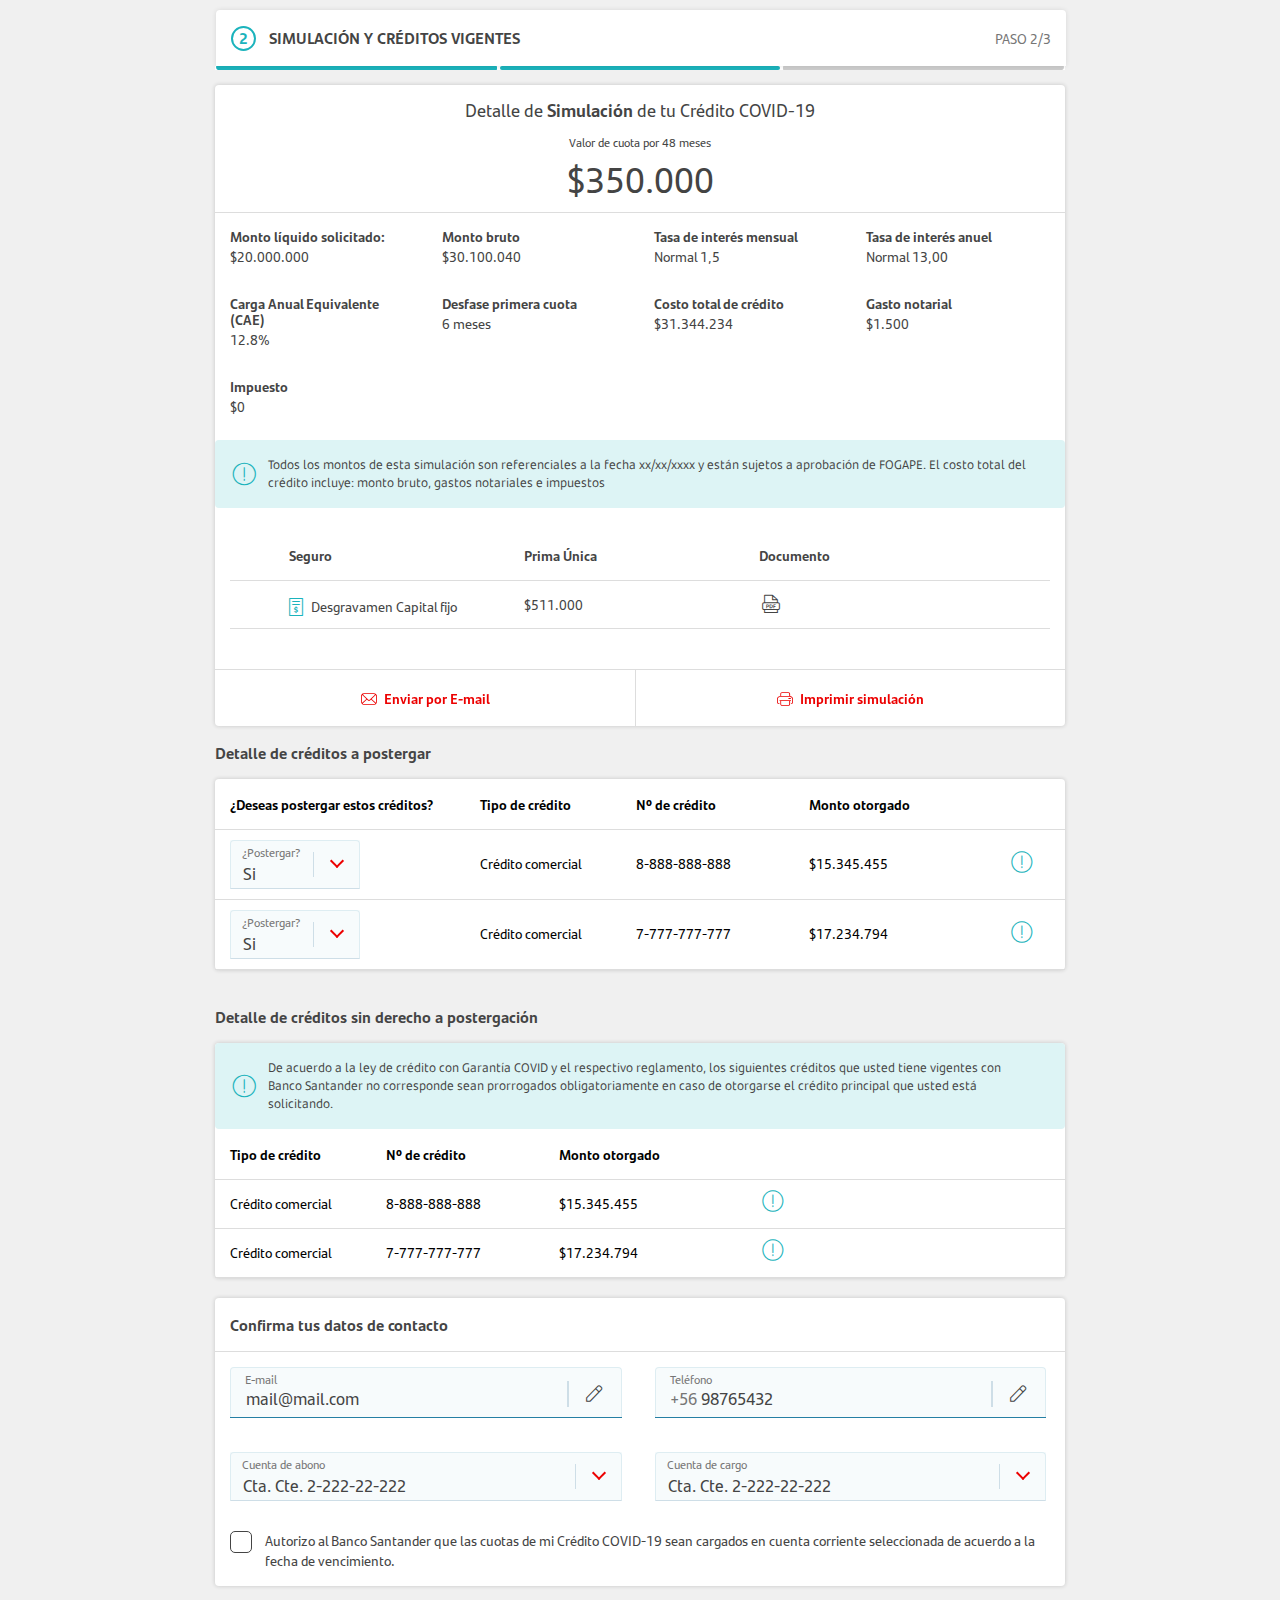
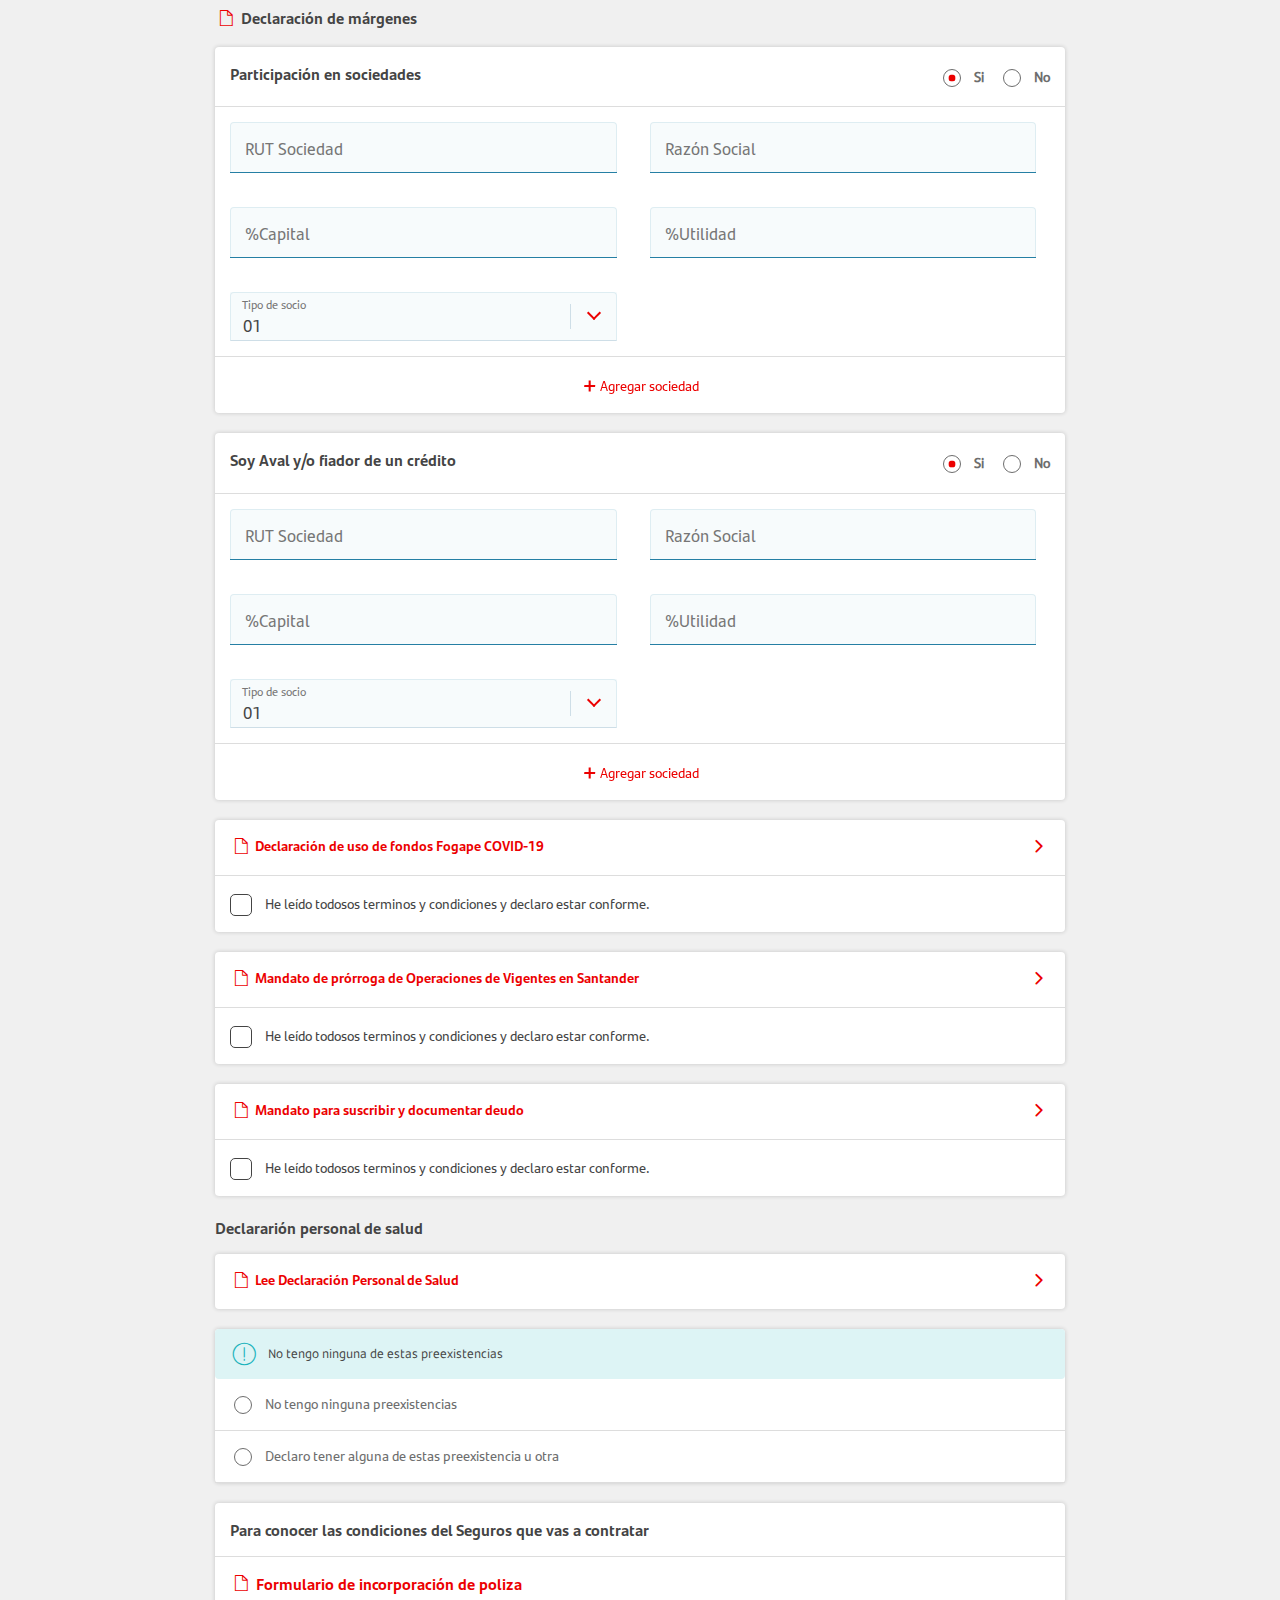
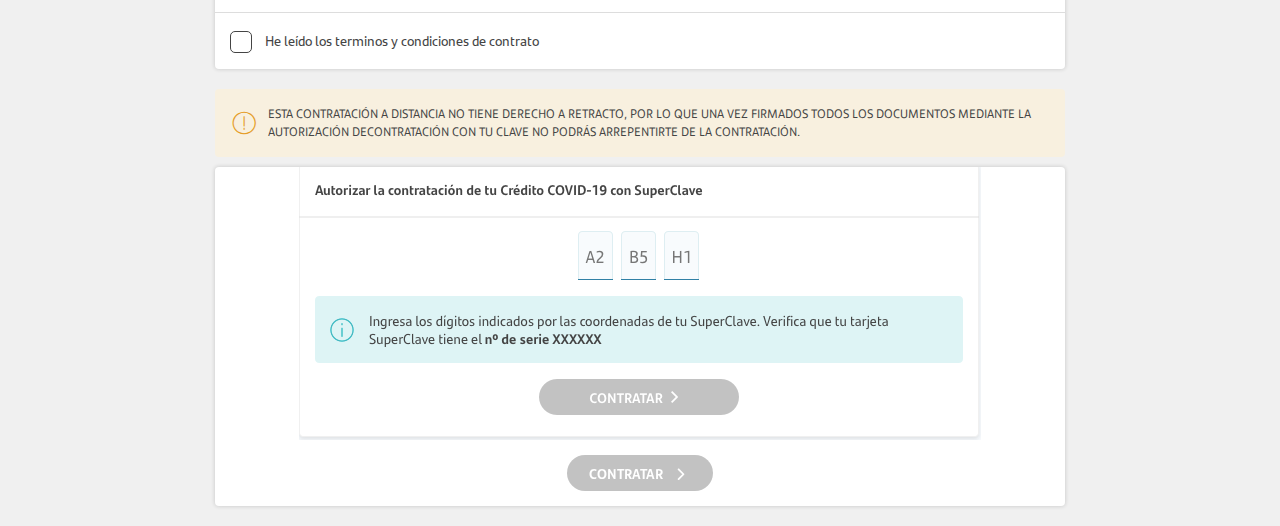
==== simulacion.html @ 8562f64f "add:branch without form" ====
<!DOCTYPE html>
<html lang="es">
<head>
    <meta charset="UTF-8">
    <meta name="viewport" content="width=device-width, initial-scale=1.0">
    <title>Simulacion</title>
    <link rel="stylesheet" href="css/santander-fonts.css">
    <link rel="stylesheet" href="css/simulacion.css">
    <link rel="stylesheet" href="icons/general/css/_icons.css">
</head>
<body class="bg-std-grey">
    <div class="simulacion-fogape">
        <div class="step-box no-print">
            <div class="cont-step">
                <span>2</span>
            </div>
            <div class="text-step">
                <p>Simulación y Créditos Vigentes</p>
            </div>
            <div class="step-mark">
                <span>Paso 2/3</span>
            </div>
        </div>
        <span class="bar-step paso1 paso2 tres-pasos">
            <i></i>
            <i></i>
            <i></i>
        </span>
        <div class="box detalle-fogape">
            <p>Detalle de <strong>Simulación</strong> de tu Crédito COVID-19</p>  
            <span>Valor de cuota por 48 meses</span>  
            <h2>$350.000</h2>
            <div class="separador-linea"></div>
            <ul>
                <li>
                    <div class="titulo-fo">Monto líquido solicitado:</div>
                    <div class="desc-fo">$20.000.000</div>
                </li>
                <li>
                    <div class="titulo-fo">Monto bruto</div>
                    <div class="desc-fo">$30.100.040</div>
                </li>
                <li>
                    <div class="titulo-fo">Tasa de interés mensual</div>
                    <div class="desc-fo">Normal 1,5</div>
                </li>
                <li>
                    <div class="titulo-fo">Tasa de interés anuel</div>
                    <div class="desc-fo">Normal 13,00</div>
                </li>
                <li>
                    <div class="titulo-fo">Carga Anual Equivalente (CAE)</div>
                    <div class="desc-fo">12.8%</div>
                </li>
                <li>
                    <div class="titulo-fo">Desfase primera cuota</div>
                    <div class="desc-fo">6 meses</div>
                </li>
                <li>
                    <div class="titulo-fo">Costo total de crédito</div>
                    <div class="desc-fo">$31.344.234</div>
                </li>
                <li>
                    <div class="titulo-fo">Gasto notarial</div>
                    <div class="desc-fo">$1.500</div>
                </li>
                <li>
                    <div class="titulo-fo">Impuesto</div>
                    <div class="desc-fo">$0</div>
                </li>
            </ul>
            <div class="alert-box box--info">
                <div class="alert-icon">
                    <span class="conte-icon">
                        <span class="srt srt-attention"></span>
                    </span>
                </div>
                <div class="alert-content">
                    <p class="text-alert">
                        Todos los montos de esta simulación son referenciales a la fecha xx/xx/xxxx y están sujetos a aprobación de FOGAPE. El costo total del crédito incluye: monto bruto, gastos notariales e impuestos
                    </p>
                </div>
            </div>
            <div class="modulo-seguro">
                <ul>
                    <li>
                        <div>Seguro</div>
                        <div>Prima Única</div>
                        <div>Documento</div>
                    </li>
                    <!--ciclo seguros -->
                    <li>
                        <div><span class='srt srt-desgravament'></span> Desgravamen Capital fijo</div>
                        <div>$511.000</div>
                        <div><a href="#!"><span class='srt srt-pdf'></span></a></div>
                    </li>
                    <!-- fin ciclos seguro -->
                </ul>
            </div>
            <div class="separador-linea"></div>
            <div class="btn-cont no-print">
                <div>
                    <button href="#modalmail" class="btn-std btn_plano_icono waves-effect waves-grey-2 js-modal"><span class="icon-left-side srt srt-email"></span>Enviar por E-mail</button>
                </div>
                <div>
                    <button id="imprimir-voucher" class="btn-std btn_plano_icono waves-effect waves-grey-2"><span class="icon-left-side srt srt-print"></span>Imprimir simulación</button>
                </div>
            </div>
        </div>
        <div class="second-step ">
            <p>Detalle de créditos a postergar</p>
            <div class="box cred-con-der">
                <ul>
                    <li class="titulos-li">
                        <div class="t1">¿Deseas postergar estos créditos?</div>
                        <div class="t2">Tipo de crédito</div>
                        <div class="t3">Nº de crédito</div>
                        <div class="t4">Monto otorgado</div>
                        <div class="t5"></div>
                    </li>
                    <li>
                        <div class="t1">
                            <div class="select select--style">
                                <div class="select__input">
                                  <select name="name">
                                    <option value="null"></option>
                                    <option value="si" selected="">Si</option>
                                    <option value="no">no</option>
                                  </select>
                                  <label class="label--active">¿Postergar?</label>
                                  <div class="select__line"></div>
                                  <i class="down"></i>
                                </div>
                            <ul><li><a class="active select-value"></a></li><li><a class="select-value">Si</a></li><li><a class="select-value">no</a></li></ul></div>
                        </div>
                        <div class="t2">Crédito comercial</div>
                        <div class="t3">8-888-888-888</div>
                        <div class="t4">$15.345.455</div>
                        <div class="t5"><a class="js-modal" href="#modalinfocred"><span class="srt srt-attention"></span></a></div>
                    </li>
                    <li>
                        <div class="t1">
                            <div class="select select--style">
                                <div class="select__input">
                                  <select name="name">
                                    <option value="null"></option>
                                    <option value="si" selected="">Si</option>
                                    <option value="no">no</option>
                                  </select>
                                  <label class="label--active">¿Postergar?</label>
                                  <div class="select__line"></div>
                                  <i class="down"></i>
                                </div>
                            <ul><li><a class="active select-value"></a></li><li><a class="select-value">Si</a></li><li><a class="select-value">no</a></li></ul></div>
                        </div>
                        <div class="t2">Crédito comercial</div>
                        <div class="t3">7-777-777-777</div>
                        <div class="t4">$17.234.794</div>
                        <div class="t5"><a class="js-modal" href="#modalinfocred"><span class="srt srt-attention"></span></a></div>
                    </li>
                </ul>
            </div>
            <p>Detalle de créditos sin derecho a postergación</p>
            <div class="box cred-con-der">
                <div class="alert-box box--info">
                    <div class="alert-icon">
                        <span class="conte-icon">
                            <span class="srt srt-attention"></span>
                        </span>
                    </div>
                    <div class="alert-content">
                        <p class="text-alert">
                            De acuerdo a la ley de crédito con Garantía COVID y el respectivo reglamento, los siguientes créditos que usted tiene vigentes con Banco Santander no corresponde sean prorrogados obligatoriamente en caso de otorgarse el crédito principal que usted está solicitando.
                        </p>
                    </div>
                </div>
                <ul>
                    <li class="titulos-li">
                        <div class="t2">Tipo de crédito</div>
                        <div class="t3">Nº de crédito</div>
                        <div class="t4">Monto otorgado</div>
                        <div class="t5"></div>
                    </li>
                    <li>
                        <div class="t2">Crédito comercial</div>
                        <div class="t3">8-888-888-888</div>
                        <div class="t4">$15.345.455</div>
                        <div class="t5"><a class="js-modal" href="#modalinfocred"><span class="srt srt-attention"></span></a></div>
                    </li>
                    <li>
                        <div class="t2">Crédito comercial</div>
                        <div class="t3">7-777-777-777</div>
                        <div class="t4">$17.234.794</div>
                        <div class="t5"><a class="js-modal" href="#modalinfocred"><span class="srt srt-attention"></span></a></div>
                    </li>
                </ul>
            </div>
        </div>
        <div class="box confirma-datos ">
            <p>Confirma tus datos de contacto</p>
            <div class="separador-linea"></div>
            <div class="input-sim">
                <div class="display-input">
                    <div class="input-std">
                        <input id="email-end" value="mail@mail.com" class="email input-wicon" type="text" required autocomplete="off">
                        <label>E-mail</label>
                        <span class="linea-input"></span>
                        <span class="msj-input-error">Ingrese un e-mail válido.</span>
                        <span class='srt srt-edit'></span>
                    </div>
                </div>
                <div class="display-input">
                    <div class="input-std">
                        <input id="telefono-end" value="98765432" class="input-wicon soloNumeros telefono" type="text" required maxlength="9" autocomplete="off">
                        <label>Teléfono</label>
                        <span class="linea-input"></span>
                        <span class="codz">+56</span>
                        <span class="msj-input-error">Ingrese un teléfono válido.</span>
                        <span class='srt srt-edit'></span>
                    </div>
                </div>
                <div class="display-input select-fo">
                    <div class="select select--style">
                        <div class="select__input">
                          <select name="name">
                            <option value="null"></option>
                            <option value="01" selected>Cta. Cte. 2-222-22-222</option>
                            <option value="02">Cta. Cte. 3-333-33-333</option>
                            <option value="03">Cta. Cte. 4-444-44-444</option>
                          </select>
                          <label class="label--active">Cuenta de abono</label>
                          <div class="select__line"></div>
                          <i class="down"></i>
                        </div>
                      </div>
                </div>
                <div class="display-input select-fo">
                    <div class="select select--style">
                        <div class="select__input">
                          <select name="name">
                            <option value="null"></option>
                            <option value="01" selected>Cta. Cte. 2-222-22-222</option>
                            <option value="02">Cta. Cte. 3-333-33-333</option>
                            <option value="03">Cta. Cte. 4-444-44-444</option>
                          </select>
                          <label class="label--active">Cuenta de cargo</label>
                          <div class="select__line"></div>
                          <i class="down"></i>
                        </div>
                      </div>
                </div>
            </div>
            <p class="cb-st">
                <label>
                    <input id="autorizoBanco" type="checkbox" class="check-std">
                    <span>Autorizo al Banco Santander que las cuotas de mi Crédito COVID-19 sean cargados en cuenta corriente seleccionada de acuerdo a la fecha de vencimiento.</span>
                </label>
            </p>
        </div>
        <div class="declaracion-margenes ">
            <p><span class='srt srt-file'></span> Declaración de márgenes</p>
            <div class="box participacion-soc">
                <div class="header-part">
                    <p>Participación en sociedades</p>
                    <p class="radio-std">
                        <label>
                            <input type="radio" name="sociedades" value="no">
                            <span>No</span>
                        </label>
                    </p>
                    <p class="radio-std">
                        <label>
                            <input type="radio" name="sociedades" checked value="si">
                            <span>Si</span>
                        </label>
                    </p>
                </div>
                <div class="separador-linea"></div>
                <div class="formulario-replica active">
                    <div class="input-rep">
                        <div class="input-std">
                            <input class="soloLetras rut-sociedad" type="text" required autocomplete="off">
                            <label>RUT Sociedad</label>
                            <span class="linea-input"></span>
                        </div>
                    </div>
                    <div class="input-rep">
                        <div class="input-std">
                            <input class="soloLetras razon-social" type="text" required autocomplete="off">
                            <label>Razón Social</label>
                            <span class="linea-input"></span>
                        </div>
                    </div>
                    <div class="input-rep">
                        <div class="input-std">
                            <input class="soloLetras capital" type="text" required autocomplete="off">
                            <label>%Capital</label>
                            <span class="linea-input"></span>
                        </div>
                    </div>
                    <div class="input-rep">
                        <div class="input-std">
                            <input class="soloLetras utilidad" type="text" required autocomplete="off">
                            <label>%Utilidad</label>
                            <span class="linea-input"></span>
                        </div>
                    </div>
                    <div class="input-rep">
                        <div class="select select--style">
                            <div class="select__input">
                                <select name="name">
                                    <option value="null"></option>
                                    <option value="01" selected>01</option>
                                    <option value="02">02</option>
                                    <option value="03">03</option>
                                    <option value="04">04</option>
                                    <option value="05">05</option>
                                    <option value="06">06</option>
                                </select>
                                <label class="label--active">Tipo de socio</label>
                                <div class="select__line"></div>
                                <i class="down"></i>
                            </div>
                          </div>
                    </div>
                </div>
                <div class="ghost-form-one">
                    <div class="formulario-replica hidden-block" form-code="1">
                        <div class="erase-form del-soc"><a href="#!"><span class='srt srt-trash'></span> Eliminar</a></div>
                        <div class="input-rep">
                            <div class="input-std">
                                <input class="soloLetras rut-sociedad" type="text" required autocomplete="off">
                                <label>RUT Sociedad</label>
                                <span class="linea-input"></span>
                            </div>
                        </div>
                        <div class="input-rep">
                            <div class="input-std">
                                <input class="soloLetras razon-social" type="text" required autocomplete="off">
                                <label>Razón Social</label>
                                <span class="linea-input"></span>
                            </div>
                        </div>
                        <div class="input-rep">
                            <div class="input-std">
                                <input class="soloLetras capital" type="text" required autocomplete="off">
                                <label>%Capital</label>
                                <span class="linea-input"></span>
                            </div>
                        </div>
                        <div class="input-rep">
                            <div class="input-std">
                                <input class="soloLetras utilidad" type="text" required autocomplete="off">
                                <label>%Utilidad</label>
                                <span class="linea-input"></span>
                            </div>
                        </div>
                        <div class="input-rep">
                            <div class="select select--style">
                                <div class="select__input">
                                    <select name="name">
                                        <option value="null"></option>
                                        <option value="01" selected>01</option>
                                        <option value="02">02</option>
                                        <option value="03">03</option>
                                        <option value="04">04</option>
                                        <option value="05">05</option>
                                        <option value="06">06</option>
                                    </select>
                                    <label class="label--active">Tipo de socio</label>
                                    <div class="select__line"></div>
                                    <i class="down"></i>
                                </div>
                              </div>
                        </div>
                    </div>
                    <div class="formulario-replica hidden-block" boolean-form="" form-code="2">
                        <div class="erase-form del-soc"><a href="#!"><span class='srt srt-trash'></span> Eliminar</a></div>
                        <div class="input-rep">
                            <div class="input-std">
                                <input class="soloLetras rut-sociedad" type="text" required autocomplete="off">
                                <label>RUT Sociedad</label>
                                <span class="linea-input"></span>
                            </div>
                        </div>
                        <div class="input-rep">
                            <div class="input-std">
                                <input class="soloLetras razon-social" type="text" required autocomplete="off">
                                <label>Razón Social</label>
                                <span class="linea-input"></span>
                            </div>
                        </div>
                        <div class="input-rep">
                            <div class="input-std">
                                <input class="soloLetras capital" type="text" required autocomplete="off">
                                <label>%Capital</label>
                                <span class="linea-input"></span>
                            </div>
                        </div>
                        <div class="input-rep">
                            <div class="input-std">
                                <input class="soloLetras utilidad" type="text" required autocomplete="off">
                                <label>%Utilidad</label>
                                <span class="linea-input"></span>
                            </div>
                        </div>
                        <div class="input-rep">
                            <div class="select select--style">
                                <div class="select__input">
                                    <select name="name">
                                        <option value="null"></option>
                                        <option value="01" selected>01</option>
                                        <option value="02">02</option>
                                        <option value="03">03</option>
                                        <option value="04">04</option>
                                        <option value="05">05</option>
                                        <option value="06">06</option>
                                    </select>
                                    <label class="label--active">Tipo de socio</label>
                                    <div class="select__line"></div>
                                    <i class="down"></i>
                                </div>
                              </div>
                        </div>
                    </div>
                    <div class="formulario-replica hidden-block" boolean-form="" form-code="3">
                        <div class="erase-form del-soc"><a href="#!"><span class='srt srt-trash'></span> Eliminar</a></div>
                        <div class="input-rep">
                            <div class="input-std">
                                <input class="soloLetras rut-sociedad" type="text" required autocomplete="off">
                                <label>RUT Sociedad</label>
                                <span class="linea-input"></span>
                            </div>
                        </div>
                        <div class="input-rep">
                            <div class="input-std">
                                <input class="soloLetras razon-social" type="text" required autocomplete="off">
                                <label>Razón Social</label>
                                <span class="linea-input"></span>
                            </div>
                        </div>
                        <div class="input-rep">
                            <div class="input-std">
                                <input class="soloLetras capital" type="text" required autocomplete="off">
                                <label>%Capital</label>
                                <span class="linea-input"></span>
                            </div>
                        </div>
                        <div class="input-rep">
                            <div class="input-std">
                                <input class="soloLetras utilidad" type="text" required autocomplete="off">
                                <label>%Utilidad</label>
                                <span class="linea-input"></span>
                            </div>
                        </div>
                        <div class="input-rep">
                            <div class="select select--style">
                                <div class="select__input">
                                    <select name="name">
                                        <option value="null"></option>
                                        <option value="01" selected>01</option>
                                        <option value="02">02</option>
                                        <option value="03">03</option>
                                        <option value="04">04</option>
                                        <option value="05">05</option>
                                        <option value="06">06</option>
                                    </select>
                                    <label class="label--active">Tipo de socio</label>
                                    <div class="select__line"></div>
                                    <i class="down"></i>
                                </div>
                              </div>
                        </div>
                    </div>
                    <div class="formulario-replica hidden-block" boolean-form="" form-code="4">
                        <div class="erase-form del-soc"><a href="#!"><span class='srt srt-trash'></span> Eliminar</a></div>
                        <div class="input-rep">
                            <div class="input-std">
                                <input class="soloLetras rut-sociedad" type="text" required autocomplete="off">
                                <label>RUT Sociedad</label>
                                <span class="linea-input"></span>
                            </div>
                        </div>
                        <div class="input-rep">
                            <div class="input-std">
                                <input class="soloLetras razon-social" type="text" required autocomplete="off">
                                <label>Razón Social</label>
                                <span class="linea-input"></span>
                            </div>
                        </div>
                        <div class="input-rep">
                            <div class="input-std">
                                <input class="soloLetras capital" type="text" required autocomplete="off">
                                <label>%Capital</label>
                                <span class="linea-input"></span>
                            </div>
                        </div>
                        <div class="input-rep">
                            <div class="input-std">
                                <input class="soloLetras utilidad" type="text" required autocomplete="off">
                                <label>%Utilidad</label>
                                <span class="linea-input"></span>
                            </div>
                        </div>
                        <div class="input-rep">
                            <div class="select select--style">
                                <div class="select__input">
                                    <select name="name">
                                        <option value="null"></option>
                                        <option value="01" selected>01</option>
                                        <option value="02">02</option>
                                        <option value="03">03</option>
                                        <option value="04">04</option>
                                        <option value="05">05</option>
                                        <option value="06">06</option>
                                    </select>
                                    <label class="label--active">Tipo de socio</label>
                                    <div class="select__line"></div>
                                    <i class="down"></i>
                                </div>
                              </div>
                        </div>
                    </div>
                    <div class="formulario-replica hidden-block" boolean-form="" form-code="5">
                        <div class="erase-form del-soc"><a href="#!"><span class='srt srt-trash'></span> Eliminar</a></div>
                        <div class="input-rep">
                            <div class="input-std">
                                <input class="soloLetras rut-sociedad" type="text" required autocomplete="off">
                                <label>RUT Sociedad</label>
                                <span class="linea-input"></span>
                            </div>
                        </div>
                        <div class="input-rep">
                            <div class="input-std">
                                <input class="soloLetras razon-social" type="text" required autocomplete="off">
                                <label>Razón Social</label>
                                <span class="linea-input"></span>
                            </div>
                        </div>
                        <div class="input-rep">
                            <div class="input-std">
                                <input class="soloLetras capital" type="text" required autocomplete="off">
                                <label>%Capital</label>
                                <span class="linea-input"></span>
                            </div>
                        </div>
                        <div class="input-rep">
                            <div class="input-std">
                                <input class="soloLetras utilidad" type="text" required autocomplete="off">
                                <label>%Utilidad</label>
                                <span class="linea-input"></span>
                            </div>
                        </div>
                        <div class="input-rep">
                            <div class="select select--style">
                                <div class="select__input">
                                    <select name="name">
                                        <option value="null"></option>
                                        <option value="01" selected>01</option>
                                        <option value="02">02</option>
                                        <option value="03">03</option>
                                        <option value="04">04</option>
                                        <option value="05">05</option>
                                        <option value="06">06</option>
                                    </select>
                                    <label class="label--active">Tipo de socio</label>
                                    <div class="select__line"></div>
                                    <i class="down"></i>
                                </div>
                              </div>
                        </div>
                    </div>
                </div>
                <div class="btn-agregar">
                    <button id="agregarSociedad" class="btn-std btn_plano_icono waves-effect waves-grey-2"><span>+</span>  Agregar sociedad</button>
                </div>
            </div>
            <div class="box soy-aval-fiador">
                <div class="header-part">
                    <p>Soy Aval y/o fiador de un crédito</p>
                    <p class="radio-std">
                        <label>
                            <input type="radio" name="avalfiador" value="no">
                            <span>No</span>
                        </label>
                    </p>
                    <p class="radio-std">
                        <label>
                            <input type="radio" name="avalfiador" checked value="si">
                            <span>Si</span>
                        </label>
                    </p>
                </div>
                <div class="separador-linea"></div>
                <div class="formulario-replica active">
                    <div class="input-rep">
                        <div class="input-std">
                            <input class="soloLetras rut-sociedad" type="text" required autocomplete="off">
                            <label>RUT Sociedad</label>
                            <span class="linea-input"></span>
                        </div>
                    </div>
                    <div class="input-rep">
                        <div class="input-std">
                            <input class="soloLetras razon-social" type="text" required autocomplete="off">
                            <label>Razón Social</label>
                            <span class="linea-input"></span>
                        </div>
                    </div>
                    <div class="input-rep">
                        <div class="input-std">
                            <input class="soloLetras capital" type="text" required autocomplete="off">
                            <label>%Capital</label>
                            <span class="linea-input"></span>
                        </div>
                    </div>
                    <div class="input-rep">
                        <div class="input-std">
                            <input class="soloLetras utilidad" type="text" required autocomplete="off">
                            <label>%Utilidad</label>
                            <span class="linea-input"></span>
                        </div>
                    </div>
                    <div class="input-rep">
                        <div class="select select--style">
                            <div class="select__input">
                                <select name="name">
                                    <option value="null"></option>
                                    <option value="01" selected>01</option>
                                    <option value="02">02</option>
                                    <option value="03">03</option>
                                    <option value="04">04</option>
                                    <option value="05">05</option>
                                    <option value="06">06</option>
                                </select>
                                <label class="label--active">Tipo de socio</label>
                                <div class="select__line"></div>
                                <i class="down"></i>
                            </div>
                          </div>
                    </div>
                </div>
                <div class="ghost-form-two">
                    <div class="formulario-replica hidden-block" form-code="1">
                        <div class="erase-form"><a href="#!"><span class='srt srt-trash'></span> Eliminar</a></div>
                        <div class="input-rep">
                            <div class="input-std">
                                <input class="soloLetras rut-sociedad" type="text" required autocomplete="off">
                                <label>RUT Sociedad</label>
                                <span class="linea-input"></span>
                            </div>
                        </div>
                        <div class="input-rep">
                            <div class="input-std">
                                <input class="soloLetras razon-social" type="text" required autocomplete="off">
                                <label>Razón Social</label>
                                <span class="linea-input"></span>
                            </div>
                        </div>
                        <div class="input-rep">
                            <div class="input-std">
                                <input class="soloLetras capital" type="text" required autocomplete="off">
                                <label>%Capital</label>
                                <span class="linea-input"></span>
                            </div>
                        </div>
                        <div class="input-rep">
                            <div class="input-std">
                                <input class="soloLetras utilidad" type="text" required autocomplete="off">
                                <label>%Utilidad</label>
                                <span class="linea-input"></span>
                            </div>
                        </div>
                        <div class="input-rep">
                            <div class="select select--style">
                                <div class="select__input">
                                    <select name="name">
                                        <option value="null"></option>
                                        <option value="01" selected>01</option>
                                        <option value="02">02</option>
                                        <option value="03">03</option>
                                        <option value="04">04</option>
                                        <option value="05">05</option>
                                        <option value="06">06</option>
                                    </select>
                                    <label class="label--active">Tipo de socio</label>
                                    <div class="select__line"></div>
                                    <i class="down"></i>
                                </div>
                              </div>
                        </div>
                    </div>
                    <div class="formulario-replica hidden-block" boolean-form="" form-code="2">
                        <div class="erase-form"><a href="#!"><span class='srt srt-trash'></span> Eliminar</a></div>
                        <div class="input-rep">
                            <div class="input-std">
                                <input class="soloLetras rut-sociedad" type="text" required autocomplete="off">
                                <label>RUT Sociedad</label>
                                <span class="linea-input"></span>
                            </div>
                        </div>
                        <div class="input-rep">
                            <div class="input-std">
                                <input class="soloLetras razon-social" type="text" required autocomplete="off">
                                <label>Razón Social</label>
                                <span class="linea-input"></span>
                            </div>
                        </div>
                        <div class="input-rep">
                            <div class="input-std">
                                <input class="soloLetras capital" type="text" required autocomplete="off">
                                <label>%Capital</label>
                                <span class="linea-input"></span>
                            </div>
                        </div>
                        <div class="input-rep">
                            <div class="input-std">
                                <input class="soloLetras utilidad" type="text" required autocomplete="off">
                                <label>%Utilidad</label>
                                <span class="linea-input"></span>
                            </div>
                        </div>
                        <div class="input-rep">
                            <div class="select select--style">
                                <div class="select__input">
                                    <select name="name">
                                        <option value="null"></option>
                                        <option value="01" selected>01</option>
                                        <option value="02">02</option>
                                        <option value="03">03</option>
                                        <option value="04">04</option>
                                        <option value="05">05</option>
                                        <option value="06">06</option>
                                    </select>
                                    <label class="label--active">Tipo de socio</label>
                                    <div class="select__line"></div>
                                    <i class="down"></i>
                                </div>
                              </div>
                        </div>
                    </div>
                    <div class="formulario-replica hidden-block" boolean-form="" form-code="3">
                        <div class="erase-form"><a href="#!"><span class='srt srt-trash'></span> Eliminar</a></div>
                        <div class="input-rep">
                            <div class="input-std">
                                <input class="soloLetras rut-sociedad" type="text" required autocomplete="off">
                                <label>RUT Sociedad</label>
                                <span class="linea-input"></span>
                            </div>
                        </div>
                        <div class="input-rep">
                            <div class="input-std">
                                <input class="soloLetras razon-social" type="text" required autocomplete="off">
                                <label>Razón Social</label>
                                <span class="linea-input"></span>
                            </div>
                        </div>
                        <div class="input-rep">
                            <div class="input-std">
                                <input class="soloLetras capital" type="text" required autocomplete="off">
                                <label>%Capital</label>
                                <span class="linea-input"></span>
                            </div>
                        </div>
                        <div class="input-rep">
                            <div class="input-std">
                                <input class="soloLetras utilidad" type="text" required autocomplete="off">
                                <label>%Utilidad</label>
                                <span class="linea-input"></span>
                            </div>
                        </div>
                        <div class="input-rep">
                            <div class="select select--style">
                                <div class="select__input">
                                    <select name="name">
                                        <option value="null"></option>
                                        <option value="01" selected>01</option>
                                        <option value="02">02</option>
                                        <option value="03">03</option>
                                        <option value="04">04</option>
                                        <option value="05">05</option>
                                        <option value="06">06</option>
                                    </select>
                                    <label class="label--active">Tipo de socio</label>
                                    <div class="select__line"></div>
                                    <i class="down"></i>
                                </div>
                              </div>
                        </div>
                    </div>
                    <div class="formulario-replica hidden-block" boolean-form="" form-code="4">
                        <div class="erase-form"><a href="#!"><span class='srt srt-trash'></span> Eliminar</a></div>
                        <div class="input-rep">
                            <div class="input-std">
                                <input class="soloLetras rut-sociedad" type="text" required autocomplete="off">
                                <label>RUT Sociedad</label>
                                <span class="linea-input"></span>
                            </div>
                        </div>
                        <div class="input-rep">
                            <div class="input-std">
                                <input class="soloLetras razon-social" type="text" required autocomplete="off">
                                <label>Razón Social</label>
                                <span class="linea-input"></span>
                            </div>
                        </div>
                        <div class="input-rep">
                            <div class="input-std">
                                <input class="soloLetras capital" type="text" required autocomplete="off">
                                <label>%Capital</label>
                                <span class="linea-input"></span>
                            </div>
                        </div>
                        <div class="input-rep">
                            <div class="input-std">
                                <input class="soloLetras utilidad" type="text" required autocomplete="off">
                                <label>%Utilidad</label>
                                <span class="linea-input"></span>
                            </div>
                        </div>
                        <div class="input-rep">
                            <div class="select select--style">
                                <div class="select__input">
                                    <select name="name">
                                        <option value="null"></option>
                                        <option value="01" selected>01</option>
                                        <option value="02">02</option>
                                        <option value="03">03</option>
                                        <option value="04">04</option>
                                        <option value="05">05</option>
                                        <option value="06">06</option>
                                    </select>
                                    <label class="label--active">Tipo de socio</label>
                                    <div class="select__line"></div>
                                    <i class="down"></i>
                                </div>
                              </div>
                        </div>
                    </div>
                    <div class="formulario-replica hidden-block" boolean-form="" form-code="5">
                        <div class="erase-form"><a href="#!"><span class='srt srt-trash'></span> Eliminar</a></div>
                        <div class="input-rep">
                            <div class="input-std">
                                <input class="soloLetras rut-sociedad" type="text" required autocomplete="off">
                                <label>RUT Sociedad</label>
                                <span class="linea-input"></span>
                            </div>
                        </div>
                        <div class="input-rep">
                            <div class="input-std">
                                <input class="soloLetras razon-social" type="text" required autocomplete="off">
                                <label>Razón Social</label>
                                <span class="linea-input"></span>
                            </div>
                        </div>
                        <div class="input-rep">
                            <div class="input-std">
                                <input class="soloLetras capital" type="text" required autocomplete="off">
                                <label>%Capital</label>
                                <span class="linea-input"></span>
                            </div>
                        </div>
                        <div class="input-rep">
                            <div class="input-std">
                                <input class="soloLetras utilidad" type="text" required autocomplete="off">
                                <label>%Utilidad</label>
                                <span class="linea-input"></span>
                            </div>
                        </div>
                        <div class="input-rep">
                            <div class="select select--style">
                                <div class="select__input">
                                    <select name="name">
                                        <option value="null"></option>
                                        <option value="01">01</option>
                                        <option value="02">02</option>
                                        <option value="03">03</option>
                                        <option value="04">04</option>
                                        <option value="05">05</option>
                                        <option value="06">06</option>
                                    </select>
                                    <label class="label--active">Tipo de socio</label>
                                    <div class="select__line"></div>
                                    <i class="down"></i>
                                </div>
                              </div>
                        </div>
                    </div>
                </div>
                <div class="btn-agregar">
                    <button id="agregarSociedad2" class="btn-std btn_plano_icono waves-effect waves-grey-2"><span>+</span>  Agregar sociedad</button>
                </div>
            </div>
        </div>
        <div class="box red-box declaracion-covid no-print">
            <a href="">
                <p><span class="srt srt-file"></span> Declaración de uso de fondos Fogape COVID-19 <span class='srt srt-arrow-right'></span></p>
            </a>
            <div class="separador-linea"></div>
            <p class="cb-st">
                <label>
                    <input id="decCovid" type="checkbox" class="check-std">
                    <span>He leído todosos terminos y condiciones y declaro estar conforme.</span>
                </label>
            </p>
        </div>
        <div class="box red-box mandato-prorroga no-print">
            <a href="">
                <p><span class="srt srt-file"></span> Mandato de prórroga de Operaciones de Vigentes en Santander <span class='srt srt-arrow-right'></span></p>
            </a>
            <div class="separador-linea"></div>
            <p class="cb-st">
                <label>
                    <input id="manProrr" type="checkbox" class="check-std">
                    <span>He leído todosos terminos y condiciones y declaro estar conforme.</span>
                </label>
            </p>
        </div>
        <div class="box red-box mandato-suscribir no-print">
            <a href="">
                <p><span class="srt srt-file"></span> Mandato para suscribir y documentar deudo <span class='srt srt-arrow-right'></span></p>
            </a>
            <div class="separador-linea"></div>
            <p class="cb-st">
                <label>
                    <input id="mandSusc" type="checkbox" class="check-std">
                    <span>He leído todosos terminos y condiciones y declaro estar conforme.</span>
                </label>
            </p>
        </div>
        <div class="declaracion-salud">
            <p>Declararión personal de salud</p>
            <div class="box red-box mandato-suscribir no-print">
                <a href="#modaldeclaracion" class="js-modal">
                    <p><span class="srt srt-file"></span> Lee Declaración Personal de Salud <span class='srt srt-arrow-right'></span></p>
                </a>
            </div>
        </div>
        <div class="box preexistencias">
            <div class="alert-box box--info">
                <div class="alert-icon">
                    <span class="conte-icon">
                        <span class="srt srt-attention"></span>
                    </span>
                </div>
                <div class="alert-content">
                    <p class="text-alert">
                        No tengo ninguna de estas preexistencias
                    </p>
                </div>
            </div>
            <p class="radio-std">
                <label>
                    <input type="radio" name="preexistencias" value="no">
                    <span>No tengo ninguna preexistencias</span>
                </label>
            </p>
            <p class="radio-std last-ch">
                <label>
                    <input id="preesi" type="radio" name="preexistencias" value="si">
                    <span>Declaro tener alguna de estas preexistencia u otra</span>
                </label>
            </p>
            <div class="declarar-preexistencia">
                <div class="input-std-textarea">
                    <textarea class="resize-textarea" name="" id="preexText" maxlength="200" required=""></textarea>
                    <label>Comentario</label>
                    <span class="linea-input"></span>
                    <p class="contador-text"><span>0</span>/200</p>
                </div>
            </div>
        </div>
        <div class="box conocer-condiciones">
            <p>Para conocer las condiciones del Seguros que vas a contratar</p>
            <div class="separador-linea"></div>
            <a href=""><span class="srt srt-file"></span> Formulario de incorporación de poliza</a>
            <div class="separador-linea"></div>
            <p class="cb-st">
                <label>
                    <input id="conCond" type="checkbox" class="check-std">
                    <span>He leído los terminos y condiciones de contrato</span>
                </label>
            </p>
        </div>
        <div class="alert-box box--adv">
            <div class="alert-icon">
                <span class="conte-icon">
                    <span class="srt srt-attention"></span>
                </span>
            </div>
            <div class="alert-content">
                <p class="text-alert">
                    ESTA CONTRATACIÓN A DISTANCIA NO TIENE DERECHO A RETRACTO, POR LO QUE UNA VEZ FIRMADOS TODOS LOS DOCUMENTOS MEDIANTE LA AUTORIZACIÓN DECONTRATACIÓN CON TU CLAVE NO PODRÁS ARREPENTIRTE DE LA CONTRATACIÓN.
                </p>
            </div>
        </div>
        <div class="box confirmar  no-print">
            <img src="img/clave.png" alt="">
            <div class="end-btn no-print">
                <button href="#" id="end-btn" class="btn-std btn_primario waves-effect waves-grey disabled">CONTRATAR <span class="icon-right-side srt srt-arrow-right"></span></button>
            </div>
        </div>
    </div>

    <!-- modales -->
    <!-- modal declaracion-->
    <div id="modaldeclaracion" class="modal">
        <div class="box">
            <div class="modal__head">
                <p><span class='srt srt-information'></span> Declaración personal de salud
                </p>
                <a href="#" class="modal__btn">
                    <span class="srt srt-close"></span>
            </a>
          </div>
          <div class="modal__body">
            <p>Declaro estar en conocimiento acerca de que, en conformidad con la normativa legal vigente es mi deber
                declarar sinceramente todas aquellas circunstancias relativas a mi estado pasado y actual de salud, de
                acuerdo a lo solicitado por la Compañía en esta declaración de salud que puedan afectar el riesgo que
                asumirán la o las compañías y que pueden constituir una restricción, limitación o exclusión de cobertura.
                <br><br>
                Declaro también que hasta esta fecha no me ha sido diagnosticada y que no tengo conocimiento de tener:
                <br><br>
                diabetes, enfermedades al riñón, enfermedades cardíacas, enfermedades de la piel, tumores benignos,
                enfermedad de parkinson, patologías psiquiátricas, patologías de la columna y del sistema músculo
                esquelético, alteraciones de los órganos de los sentidos, enfermedad neuromuscular, enfermedades
                infecciosas, enfermedad del sistema óseo o traumatológicas, malformaciones congénitas, enfermedades
                reumáticas, enfermedades oftalmológicas, algún grado de invalidez, algún desmembramiento, hipertensión
                arterial, enfermedades coronarias o soplos cardíacos, arritmias, sobrepeso u obesidad, enfermedades del
                pulmón, cáncer, hepatitis (excepto hepatitis a), enfermedades gastrointestinales como cirrosis hepática,
                ulcera gástrica, colitis ulcerosa; enfermedades hematológicas como leucemia, linfoma o anemia (excepto por
                falta de fierro); desórdenes nerviosos o mentales, VIH positivo/sida, síndrome de down y enfermedades
                neurológicas como accidentes vasculares cerebrales, epilepsia y enfermedad de Alzheimer. En caso de
                padecer o haber padecido alguna de las enfermedades señaladas precedentemente, u otra, declaro
                sinceramente que he padecido:
                <br><br>
                Declaro asimismo que acepto y que estoy en conocimiento que en caso de que el siniestro se produzca por
                algunas de las enfermedades o circunstancias indicadas más arriba y que fuesen preexistentes a esta fecha,
                así como aquellas que especialmente he declarado, la compañía no estará obligada a indemnizar en los
                términos de cada una de las pólizas a los que accede esta declaración.
                <br><br>
                Declaro que ninguno de los propuestos asegurados de esta solicitud ha sido rechazado por alguna compañía
                aseguradora de vida durante los últimos 24 meses.
                <br><br>
                Finalmente, la presente declaración es expresión fiel de mi estado de salud y ha sido efectuada de manera
                libre e informada. A través de la misma, la Compañía da cumplimiento a su obligación de preguntar respecto
                a mi situación y estado de salud, de acuerdo a las disposiciones del Código de Comercio y en la Norma de
                Carácter General N°349 de la Comisión para el Mercado Financiero. Acepto expresamente, mediante mi
                firma de puño y letra o mediante huella digital o cualquier otro medio electrónico seguro, puesto o impreso
                al pie de este documento, que todas y cada una de las situaciones o enfermedades declaradas por mí tienen
                el carácter de preexistente y por ende están expresamente excluidas de cobertura por el presente seguro.</p>
          </div>
          <div class="modal__footer">
            <button href="" id="cerrarDeclaracion" class="btn-std btn_primario waves-effect waves-grey js-modal">CERRAR</button>
          </div>
        </div>
    </div>
    <!--fin modal declaracion -->
    <!-- modal email -->
    <div id="modalmail" class="modal">
        <div class="box">
            <div class="modal__head">
                <p><span class="srt srt-email"></span>Ingresa e-mail de envío
                </p>
                <a href="#" class="modal__btn">
                    <span class="srt srt-close"></span>
            </a>
          </div>
          <div class="modal__body">
            <div class="cont-mail-mod">
                <div class="input-std">
                    <input id="enviarCorreo" class="email" type="text" required="" autocomplete="off">
                    <label>E-mail</label>
                    <span class="linea-input"></span>
                    <span class="msj-input-error">Ingrese un e-mail válido.</span>
                </div>
            </div>
          </div>
          <div class="modal__footer">
            <button href="#modalsuccess" id="enviarEmail" class="btn-std btn_primario waves-effect waves-grey js-modal disabled">ENVIAR <span class="icon-right-side srt srt-arrow-right"></span></button>
          </div>
        </div>
    </div>
    <!-- modal success ingreso email -->
    <div id="modalsuccess" class="modal">
        <div class="box box-modal-email">
            <div class="modal__head">
                <p><span class="srt srt-success"></span>La acción se ha realizado con éxito</p>
                <a href="#" class="modal__btn">
                    <span class="srt srt-close"></span>
                </a>
            </div>
            <div class="modal__body">
                <p>Recibirás una copia del comprobante de esta operación en tu correo electrónico.</p>
            </div>
            <div class="modal__footer">
                <a class="btn-std btn_primario waves-effect waves-grey js-modal">ACEPTAR</a>
            </div>
        </div>
    </div>
    <!-- modal detalle credito-->
    <div id="modalinfocred" class="modal">
        <div class="box box-modal-email">
            <div class="modal__head">
                <p><span class='srt srt-information'></span> Detalle de postergación de crédito</p>
                <a href="#" class="modal__btn">
                    <span class="srt srt-close"></span>
                </a>
            </div>
            <div class="modal__body">
                <ul class="detalle-cred">
                    <li>
                        <div>Numero de crédito</div>
                        <div>33-333-333-333</div>
                    </li>
                    <li>
                        <div>Fecha de otorgamiento</div>
                        <div>12/11/2019</div>
                    </li>
                    <li>
                        <div>Fecha de vencimiento</div>
                        <div>12/11/2021</div>
                    </li>
                    <li>
                        <div>Monto de deuda vigente</div>
                        <div>$6.234.567</div>
                    </li>
                    <li>
                        <div>Deudas pagadas</div>
                        <div>3 de 30</div>
                    </li>
                    <li>
                        <div>Monto cuota</div>
                        <div>$200.000</div>
                    </li>
                </ul>
                <div class="alert-box box--info">
                    <div class="alert-icon">
                        <span class="conte-icon">
                            <span class="srt srt-attention"></span>
                        </span>
                    </div>
                    <div class="alert-content">
                        <p class="text-alert">
                            Lorem ipsum dolor sit amet consectetur adipisicing elit.
                        </p>
                    </div>
                </div>
            </div>
            <div class="modal__footer">
                <a class="btn-std btn_primario waves-effect waves-grey js-modal">CERRAR</a>
            </div>
        </div>
    </div>
    <script src="js/jquery.min.js"></script>
    <script src="js/simulacion.js"></script>
</body>
</html>
---- css/santander-fonts.css ----
@font-face
{
	font-family:SantanderTextW05-Light;
	src:url(fonts/SantanderTextW05-Light.eot#iefix);
	src:url(fonts/SantanderTextW05-Light.eot#iefix) format("eot"),url(fonts/SantanderTextW05-Light.woff2) format("woff2"),url(fonts/SantanderTextW05-Light.woff) format("woff"),url(fonts/SantanderTextW05-Light.ttf) format("truetype")
}

@font-face
{
	font-family:SantanderTextW05-LightIt;
	src:url(fonts/SantanderTextW05-LightIt.eot#iefix);
	src:url(fonts/SantanderTextW05-LightIt.eot#iefix) format("eot"),url(fonts/SantanderTextW05-LightIt.woff2) format("woff2"),url(fonts/SantanderTextW05-LightIt.woff) format("woff"),url(fonts/SantanderTextW05-LightIt.ttf) format("truetype")
}

@font-face
{
	font-family:SantanderTextW05-Regular;
	src:url(fonts/SantanderTextW05-Regular.eot#iefix);
	src:url(fonts/SantanderTextW05-Regular.eot#iefix) format("eot"),url(fonts/SantanderTextW05-Regular.woff2) format("woff2"),url(fonts/SantanderTextW05-Regular.woff) format("woff"),url(fonts/SantanderTextW05-Regular.ttf) format("truetype")
}

@font-face
{
	font-family:SantanderTextW05-Italic;
	src:url(fonts/SantanderTextW05-Italic.eot#iefix);
	src:url(fonts/SantanderTextW05-Italic.eot#iefix) format("eot"),url(fonts/SantanderTextW05-Italic.woff2) format("woff2"),url(fonts/SantanderTextW05-Italic.woff) format("woff"),url(fonts/SantanderTextW05-Italic.ttf) format("truetype")
}

@font-face
{
	font-family:SantanderTextW05-Bold;
	src:url(fonts/SantanderTextW05-Bold.eot#iefix);
	src:url(fonts/SantanderTextW05-Bold.eot#iefix) format("eot"),url(fonts/SantanderTextW05-Bold.woff2) format("woff2"),url(fonts/SantanderTextW05-Bold.woff) format("woff"),url(fonts/SantanderTextW05-Bold.ttf) format("truetype")
}

@font-face
{
	font-family:SantanderTextW05-BoldItalic;
	src:url(fonts/SantanderTextW05-BoldItalic.eot#iefix);
	src:url(fonts/SantanderTextW05-BoldItalic.eot#iefix) format("eot"),url(fonts/SantanderTextW05-BoldItalic.woff2) format("woff2"),url(fonts/SantanderTextW05-BoldItalic.woff) format("woff"),url(fonts/SantanderTextW05-BoldItalic.ttf) format("truetype")
}

@font-face
{
	font-family:SantanderHeadlineW05-Bold;
	src:url(fonts/SantanderHeadlineW05-Bold.eot#iefix);
	src:url(fonts/SantanderHeadlineW05-Bold.eot#iefix) format("eot"),url(fonts/SantanderHeadlineW05-Bold.woff2) format("woff2"),url(fonts/SantanderHeadlineW05-Bold.woff) format("woff"),url(fonts/SantanderHeadlineW05-Bold.ttf) format("truetype")
}

@font-face
{
	font-family:SantanderHeadlineW05-Regular;
	src:url(fonts/SantanderHeadlineW05-Rg.eot);
	src:url(fonts/SantanderHeadlineW05-Rg.eot#iefix) format("eot"),url(fonts/SantanderHeadlineW05-Rg.woff2) format("woff2"),url(fonts/SantanderHeadlineW05-Rg.woff) format("woff"),url(fonts/SantanderHeadlineW05-Rg.ttf) format("truetype")
}

@font-face
{
	font-family:SantanderMicroTextW01-Light;
	src:url(fonts/SantanderMicroTextW01-Light.eot);
	src:url(fonts/SantanderMicroTextW01-Light.eot#iefix) format("eot"),url(fonts/SantanderMicroTextW01-Light.woff2) format("woff2"),url(fonts/SantanderMicroTextW01-Light.woff) format("woff"),url(fonts/SantanderMicroTextLt.ttf) format("truetype")
}

@font-face
{
	font-family:SantanderMicroTextW01-LtIt;
	src:url(fonts/SantanderMicroTextW01-LtIt.eot);
	src:url(fonts/SantanderMicroTextW01-LtIt.eot#iefix) format("eot"),url(fonts/SantanderMicroTextW01-LtIt.woff2) format("woff2"),url(fonts/SantanderMicroTextW01-LtIt.woff) format("woff"),url(fonts/SantanderMicroTextLtIt.ttf) format("truetype")
}

@font-face
{
	font-family:SantanderMicroTextW01-It;
	src:url(fonts/SantanderMicroTextW01-It.eot);
	src:url(fonts/SantanderMicroTextW01-It.eot#iefix) format("eot"),url(fonts/SantanderMicroTextW01-It.woff2) format("woff2"),url(fonts/SantanderMicroTextW01-It.woff) format("woff"),url(fonts/SantanderMicroTextIt.ttf) format("truetype")
}

@font-face
{
	font-family:SantanderMicroTextW01-Bold;
	src:url(fonts/SantanderMicroTextW01-Bold.eot);
	src:url(fonts/SantanderMicroTextW01-Bold.eot#iefix) format("eot"),url(fonts/SantanderMicroTextW01-Bold.woff2) format("woff2"),url(fonts/SantanderMicroTextW01-Bold.woff) format("woff"),url(fonts/SantanderMicroTextBd.ttf) format("truetype")
}

@font-face
{
	font-family:SantanderMicroTextW01-BdIt;
	src:url(fonts/SantanderMicroTextW01-BdIt.eot);
	src:url(fonts/SantanderMicroTextW01-BdIt.eot#iefix) format("eot"),url(fonts/SantanderMicroTextW01-BdIt.woff2) format("woff2"),url(fonts/SantanderMicroTextW01-BdIt.woff) format("woff"),url(fonts/SantanderMicroTextBdIt.ttf) format("truetype")
}

@font-face
{
	font-family:SantanderMicroTextW01-Rg;
	src:url(fonts/SantanderMicroTextW01-Rg.eot);
	src:url(fonts/SantanderMicroTextW01-Rg.eot#iefix) format("eot"),url(fonts/SantanderMicroTextW01-Rg.woff2) format("woff2"),url(fonts/SantanderMicroTextW01-Rg.woff) format("woff"),url(fonts/SantanderMicroText.ttf) format("truetype")
}
---- css/simulacion.css ----
@import url("modules/base.css");
@import url("modules/fonts.css");
@import url("modules/buttons.css");
@import url("modules/form.css");
@import url("modules/messages.css");
@import url("modules/condition.css");
@import url("modules/modal.css");
@import url("modules/voucher.css");
@import url("modules/steps.css");

* {
    margin: 0;
    padding: 0;
    -webkit-font-smoothing: antialiased;
    -moz-osx-font-smoothing: grayscale;
    font-smoothing: antialiased;
    box-sizing: border-box;
    outline: none;
    font-family:SantanderTextW05-Regular;
}
strong{
    font-family:SantanderTextW05-Bold;
    font-weight: bold;
}
.bg-std-grey{
    background: #f0f0f0;
}
.separador-linea{
    height: 1px !important;
    background-color: #DDD;
    margin: 0;
    padding: 0;
}

.simulacion-fogape{
    margin: 10px auto;
    max-width: 850px;
}
.detalle-fogape{
    margin: 15px auto 0px;
}
.detalle-fogape > p{
    font-size: 18px;
    font-family:SantanderTextW05-Regular;
    line-height: 20px;
    color:#444;
    padding: 15px;
    text-align: center;
}
.detalle-fogape > span{
    font-family:SantanderTextW05-Regular;
    display: block;
    font-size: 12px;
    color: #444;
    padding: 0 15px 10px;
    line-height: 16px;
    text-align: center;
}
.detalle-fogape > h2{
    font-family:SantanderTextW05-Regular;
    font-size: 36px;
    font-weight: 400;
    color: #444;
    line-height: 36px;
    padding-bottom: 15px;
    text-align: center;
}
.detalle-fogape > ul{
    list-style: none;
}
.detalle-fogape > ul > li{
    display: inline-block;
    vertical-align: top;
    width: 24.6%;
    padding: 15px;
}
.detalle-fogape > ul > li > div{
    font-size: 14px;
    color: #444;
    line-height: 16px;
}
.detalle-fogape > ul > li > div:first-child{
    font-family:SantanderTextW05-Bold;
    font-weight: bold;
    padding-bottom: 5px;
}
.modulo-seguro{
    margin-bottom: 25px;
}
.modulo-seguro > ul{
    list-style: none;
    padding:15px;
}
.modulo-seguro > ul > li{
    text-align: center;
    border-bottom: 1px solid #ddd;
    padding:10px;
}
.modulo-seguro > ul > li > div{
    color: #444;
    text-align: left;
    font-size: 14px;
    display: inline-block;
    width: 29%;
    vertical-align: middle;
}
.modulo-seguro > ul > li:first-child > div{
    font-family:SantanderTextW05-Bold;
    font-weight: bold;
    padding-bottom: 5px;
}
.modulo-seguro > ul > li > div > span.srt-desgravament{
    font-size: 24px;
    vertical-align: sub;
    color: #1BB3BC;
    margin-right: 5px;
} 
.modulo-seguro > ul > li > div > a > span.srt-pdf{
    font-size: 24px;
    vertical-align: sub;
    color: #444;
}
.btn-cont > div{
    display: inline-block;
    vertical-align: top;
    width: 49.5%;
    text-align: center;
}
.btn-cont > div:first-child{
    border-right: 1px solid #DDD;
}
.btn-cont button{
    font-family:SantanderTextW05-Bold;
    font-weight: bold;
}
.contextual{
    padding: 15px 0;
}
.modal .srt.srt-email{
    color: #1BB3BC;
}
.btn-end > div{
    display: inline-block;
    width: 49.6%;
    vertical-align: top;
}
.btn-end > div:first-child{
    text-align: left;
}
.btn-end > div:last-child{
    text-align: right;
}
.btn-end .btn-std > span{
    font-size: 15px;
    font-family:SantanderTextW05-Bold;
    font-weight: bold;
}
.btn-end .srt-arrow-left:before{
    font-size: 20px;
    vertical-align: text-bottom;
}
.second-step > p{
    font-size: 16px;
    font-family:SantanderTextW05-Bold;
    font-weight: bold;
    color: #444;
    padding: 15px 0;
}
.cred-con-der > ul{
    list-style: none;
}
.cred-con-der > ul > li > div{
    display: inline-block;
    vertical-align: middle;
}
.cred-con-der > ul > li{
    border-bottom: 1px solid #ddd;
}
.cred-con-der > ul > li.titulos-li > div.t1{
    width: 29%;
    padding: 15px;
    font-size: 14px;
    font-family: SantanderTextW05-Bold;
}
.cred-con-der > ul > li.titulos-li > div.t2{
    width: 18%;
    padding: 15px;
    font-size: 14px;
    font-family: SantanderTextW05-Bold;
}
.cred-con-der > ul > li.titulos-li > div.t3{
    width: 20%;
    padding: 15px;
    font-size: 14px;
    font-family: SantanderTextW05-Bold;
}
.cred-con-der > ul > li.titulos-li > div.t4{
    width: 25%;
    padding: 15px;
    font-size: 14px;
    font-family: SantanderTextW05-Bold;
}
/*---------------------*/
.cred-con-der > ul > li > div.t1{
    width: 29%;
    padding: 10px 15px;
    font-size: 14px;
    font-family: SantanderTextW05-Bold;
}
.cred-con-der > ul > li > div.t1 > .select{
    width: 60%;
}
.cred-con-der > ul > li > div.t2{
    width: 18%;
    padding: 15px;
    font-size: 14px;
    font-family:SantanderTextW05-Regular;
}
.cred-con-der > ul > li > div.t3{
    width: 20%;
    padding: 15px;
    font-size: 14px;
    font-family:SantanderTextW05-Regular;
}
.cred-con-der > ul > li > div.t4{
    width: 25%;
    padding: 15px;
    font-size: 14px;
    font-family:SantanderTextW05-Regular;
}
.cred-con-der > ul > li > div.t5 > a{
    cursor: pointer;
}
.cred-con-der > ul > li > div.t5 span{
    color:#1BB3BC;
    font-size: 26px;
}
.detalle-cred{
    list-style: none;
}
.detalle-cred > li{
    display: inline-block;
    vertical-align: top;
    width: 32.7%;
    padding: 10px;
}
.detalle-cred > li >div:first-child{
    font-family: SantanderTextW05-Bold;
    font-size: 14px;
    color: #444;
}
.detalle-cred > li >div:last-child{
    font-family:SantanderTextW05-Regular;
    font-size: 14px;
    color: #444;
}
.cred-con-der .alert-box{
    margin: 0;
}
.confirma-datos > p{
    font-size: 16px;
    font-family: SantanderTextW05-Bold;
    font-weight: bold;
    color: #444;
    padding: 15px;
}
.input-sim .display-input{
    padding: 15px;
    padding-bottom: 0;
    display: inline-block;
    width: 49.6%;
    vertical-align: top;
}
.display-input.select-fo{
    padding-top: 0px;
    padding-bottom: 15px;
}
.confirmar{
    padding-bottom: 5px;
    text-align: center;
}
.end-contextual{
    padding: 15px;
    padding-bottom: 0px;
}
.end-btn{
    text-align: center;
}
.hidden-block{
    display: none;
}
.cb-st > label{
    display: inherit;
}
.declaracion-margenes > p{
    padding-bottom: 15px;
    font-family: SantanderTextW05-Bold;
    font-size: 16px;
    color: #444;
}
.declaracion-margenes > p > span{
    vertical-align: middle;
    color: #EC0000;
    font-size: 22px;
}
.header-part{
    padding: 15px;
}
.header-part > p{
    display: inline-block;
    margin-bottom: 0;
    vertical-align: super;
    font-size: 16px;
    font-family: SantanderTextW05-Bold;
    font-weight: bold;
    color: #444;
}
.header-part > p.radio-std{
    float: right;
}
.formulario-replica{
    padding: 15px 0;
    border-bottom: 1px solid #ddd;
}
.formulario-replica > .input-rep{
    display: inline-block;
    vertical-align: top;
    width: 49%;
    padding:  0 15px;
}
.btn-agregar{
    text-align: center;
}
.btn-agregar > button > span{
    font-size: 28px;
    vertical-align: text-bottom;
}
.red-box > a > p{
    padding: 15px;
    color: #EC0000;
    font-size: 14px;
    font-family: SantanderTextW05-Bold;
}
.red-box > a > p > span{
    font-size: 22px;
    vertical-align: text-top;
}
.red-box > a > p > span.srt-arrow-right{
    float: right;
}
.red-box .cb-st{
    margin-top: 15px;
    padding-bottom: 15px;
}
.declaracion-salud > p{
    padding-bottom: 15px;
    font-family: SantanderTextW05-Bold;
    font-size: 16px;
    color: #444;
}
.preexistencias > .radio-std{
    margin-bottom: 0;
    border-bottom: 1px solid #ddd;
    padding-bottom: 13px;
}
.preexistencias > .radio-std.last-ch{
    padding-top: 10px;
}
.conocer-condiciones > p{
    font-size: 16px;
    padding: 15px;
    font-family: SantanderTextW05-Bold;
    font-weight: bold;
    color: #444;
}
.conocer-condiciones > a{
    padding: 15px;
    display: block;
    color: #EC0000;
    font-family: SantanderTextW05-Bold;
}
.conocer-condiciones > a > span{
    font-size: 22px;
    vertical-align: text-top;
}
.declarar-preexistencia{
    display: none;
    padding: 15px;
}
.erase-form{
    padding: 15px;
    text-align: right;
}
.erase-form > a{
    color: #444;
    font-size: 14px;
    font-family:SantanderTextW05-Regular;
}
.erase-form > a > span{
    font-size: 22px;
    color: #EC0000;
    vertical-align: middle;
}
@media (max-width:850px){
    .simulacion-fogape{
        margin: 10px;
    }
}
@media (max-width:670px){
    .detalle-fogape > ul > li{
        width: 49.5%;
    }
    .cred-con-der > ul > li.titulos-li > div.t1{
        width: 28%;
    }
    .cred-con-der > ul > li > div.t1{
        width: 28%;
    }
    .cred-con-der > ul > li > div.t1 > .select{
        width: 114%;
    }
    .input-sim .display-input{
        width: 100%;
        padding-bottom: 0;
    }
    .btn-cont > div{
        width: 100%;
    }
    .btn-cont > div:first-child{
        border-right: none;
        border-bottom: 1px solid #ddd;
    }
    .btn-end > div{
        width: 100%;
        text-align: center !important;
    }
    .cred-con-der > ul > li > div.t5{
        padding: 15px;
    }
    .modulo-seguro > ul > li > div > span.srt-desgravament{
        display: none;
    }
    .select-fo{
        margin-bottom: 15px;
    }
}

/*NO PRINT*/
@media print{
    .no-print{
        display: none;
    }
}
---- icons/general/css/_icons.css ----
@font-face {
	font-family: "icons";
	src: url('../fonts/icons/icons.eot');
	src: url('../fonts/icons/icons.eot?#iefix') format('eot'),
		url('../fonts/icons/icons.woff2') format('woff2'),
		url('../fonts/icons/icons.woff') format('woff'),
		url('../fonts/icons/icons.ttf') format('truetype'),
		url('../fonts/icons/icons.svg#icons') format('svg');
}

.srt:before {
	font-family: "icons";
		-webkit-font-smoothing: antialiased;
		-moz-osx-font-smoothing: grayscale;
	font-style: normal;
	font-variant: normal;
	font-weight: normal;
	/* speak: none; only necessary if not using the private unicode range (firstGlyph option) */
	text-decoration: none;
	text-transform: none;
}


.srt-arrow-down-1px:before {
	content: "\E001";
}

.srt-arrow-down:before {
	content: "\E002";
}

.srt-arrow-left-1px:before {
	content: "\E003";
}

.srt-arrow-left:before {
	content: "\E004";
}

.srt-arrow-right-1px:before {
	content: "\E005";
}

.srt-arrow-right:before {
	content: "\E006";
}

.srt-arrow-up-1px:before {
	content: "\E007";
}

.srt-arrow-up:before {
	content: "\E008";
}

.srt-attention:before {
	content: "\E009";
}

.srt-bills:before {
	content: "\E00A";
}

.srt-block:before {
	content: "\E00B";
}

.srt-calendar:before {
	content: "\E00C";
}

.srt-card:before {
	content: "\E00D";
}

.srt-close:before {
	content: "\E00E";
}

.srt-communication:before {
	content: "\E00F";
}

.srt-consumer_credit:before {
	content: "\E010";
}

.srt-desgravament:before {
	content: "\E011";
}

.srt-discounts:before {
	content: "\E012";
}

.srt-download:before {
	content: "\E013";
}

.srt-edit:before {
	content: "\E014";
}

.srt-email:before {
	content: "\E015";
}

.srt-exchange:before {
	content: "\E016";
}

.srt-family:before {
	content: "\E017";
}

.srt-file:before {
	content: "\E018";
}

.srt-gift:before {
	content: "\E019";
}

.srt-help:before {
	content: "\E01A";
}

.srt-information:before {
	content: "\E01B";
}

.srt-insurance_car:before {
	content: "\E01C";
}

.srt-insurance_cross:before {
	content: "\E01D";
}

.srt-insurance_electrician:before {
	content: "\E01E";
}

.srt-insurance_fraud:before {
	content: "\E01F";
}

.srt-insurance_glassware:before {
	content: "\E020";
}

.srt-insurance_heart:before {
	content: "\E021";
}

.srt-insurance_home:before {
	content: "\E022";
}

.srt-insurance_locksmith:before {
	content: "\E023";
}

.srt-insurance_mobile:before {
	content: "\E024";
}

.srt-insurance_plane:before {
	content: "\E025";
}

.srt-insurance_plumbing:before {
	content: "\E026";
}

.srt-isotype:before {
	content: "\E027";
}

.srt-logo:before {
	content: "\E028";
}

.srt-pdf:before {
	content: "\E029";
}

.srt-phone:before {
	content: "\E02A";
}

.srt-print:before {
	content: "\E02B";
}

.srt-promotions:before {
	content: "\E02C";
}

.srt-search:before {
	content: "\E02D";
}

.srt-settings:before {
	content: "\E02E";
}

.srt-success:before {
	content: "\E02F";
}

.srt-trash:before {
	content: "\E030";
}

.srt-unemployment:before {
	content: "\E031";
}

.srt-user:before {
	content: "\E032";
}
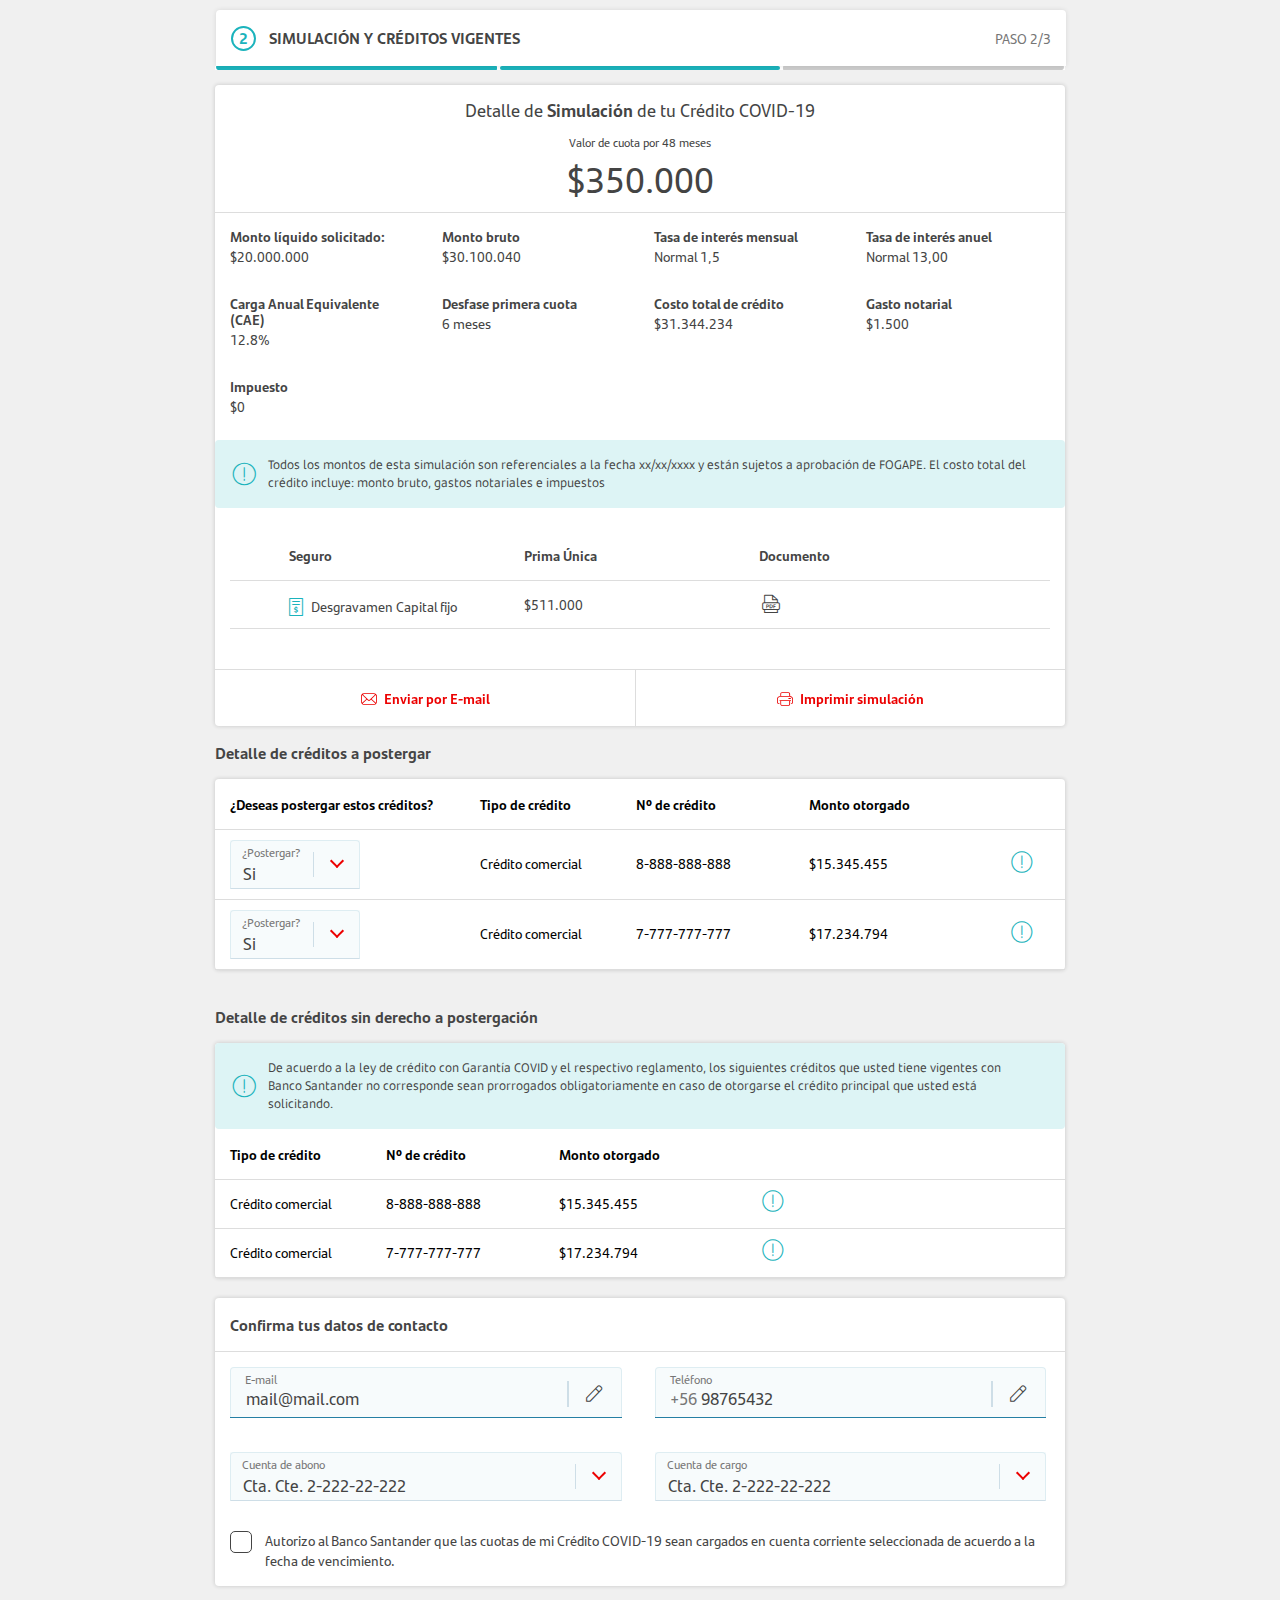
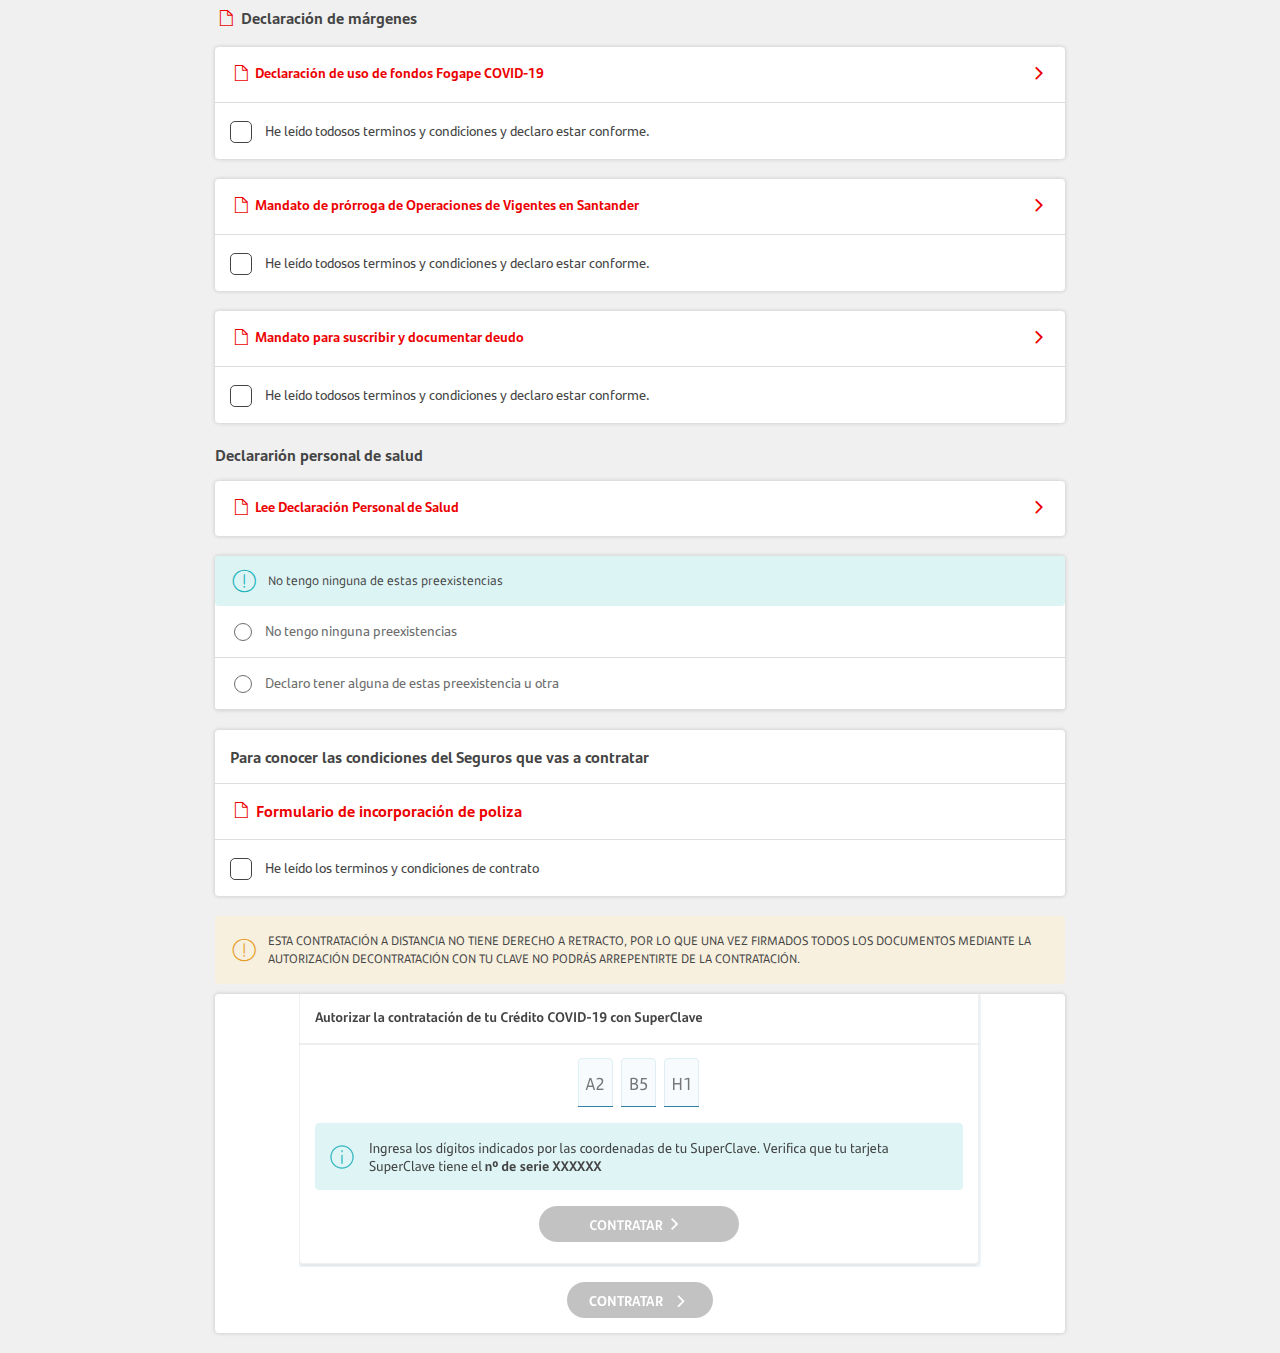
==== commit 55450ae2: "add: global validation" ====
--- a/simulacion.html
+++ b/simulacion.html
@@ -202,7 +202,7 @@
             <div class="input-sim">
                 <div class="display-input">
                     <div class="input-std">
-                        <input id="email-end" value="mail@mail.com" class="email input-wicon" type="text" required autocomplete="off">
+                        <input id="email-end" value="mail@mail.com" class="email input-wicon valid" type="text" required autocomplete="off">
                         <label>E-mail</label>
                         <span class="linea-input"></span>
                         <span class="msj-input-error">Ingrese un e-mail válido.</span>
@@ -211,7 +211,7 @@
                 </div>
                 <div class="display-input">
                     <div class="input-std">
-                        <input id="telefono-end" value="98765432" class="input-wicon soloNumeros telefono" type="text" required maxlength="9" autocomplete="off">
+                        <input id="telefono-end" value="98765432" class="input-wicon soloNumeros telefono valid" type="text" required maxlength="9" autocomplete="off">
                         <label>Teléfono</label>
                         <span class="linea-input"></span>
                         <span class="codz">+56</span>
@@ -254,643 +254,12 @@
                 <label>
                     <input id="autorizoBanco" type="checkbox" class="check-std">
                     <span>Autorizo al Banco Santander que las cuotas de mi Crédito COVID-19 sean cargados en cuenta corriente seleccionada de acuerdo a la fecha de vencimiento.</span>
+                    <span class="error-span">Este campo es obligatorio</span>
                 </label>
             </p>
         </div>
         <div class="declaracion-margenes ">
             <p><span class='srt srt-file'></span> Declaración de márgenes</p>
-            <div class="box participacion-soc">
-                <div class="header-part">
-                    <p>Participación en sociedades</p>
-                    <p class="radio-std">
-                        <label>
-                            <input type="radio" name="sociedades" value="no">
-                            <span>No</span>
-                        </label>
-                    </p>
-                    <p class="radio-std">
-                        <label>
-                            <input type="radio" name="sociedades" checked value="si">
-                            <span>Si</span>
-                        </label>
-                    </p>
-                </div>
-                <div class="separador-linea"></div>
-                <div class="formulario-replica active">
-                    <div class="input-rep">
-                        <div class="input-std">
-                            <input class="soloLetras rut-sociedad" type="text" required autocomplete="off">
-                            <label>RUT Sociedad</label>
-                            <span class="linea-input"></span>
-                        </div>
-                    </div>
-                    <div class="input-rep">
-                        <div class="input-std">
-                            <input class="soloLetras razon-social" type="text" required autocomplete="off">
-                            <label>Razón Social</label>
-                            <span class="linea-input"></span>
-                        </div>
-                    </div>
-                    <div class="input-rep">
-                        <div class="input-std">
-                            <input class="soloLetras capital" type="text" required autocomplete="off">
-                            <label>%Capital</label>
-                            <span class="linea-input"></span>
-                        </div>
-                    </div>
-                    <div class="input-rep">
-                        <div class="input-std">
-                            <input class="soloLetras utilidad" type="text" required autocomplete="off">
-                            <label>%Utilidad</label>
-                            <span class="linea-input"></span>
-                        </div>
-                    </div>
-                    <div class="input-rep">
-                        <div class="select select--style">
-                            <div class="select__input">
-                                <select name="name">
-                                    <option value="null"></option>
-                                    <option value="01" selected>01</option>
-                                    <option value="02">02</option>
-                                    <option value="03">03</option>
-                                    <option value="04">04</option>
-                                    <option value="05">05</option>
-                                    <option value="06">06</option>
-                                </select>
-                                <label class="label--active">Tipo de socio</label>
-                                <div class="select__line"></div>
-                                <i class="down"></i>
-                            </div>
-                          </div>
-                    </div>
-                </div>
-                <div class="ghost-form-one">
-                    <div class="formulario-replica hidden-block" form-code="1">
-                        <div class="erase-form del-soc"><a href="#!"><span class='srt srt-trash'></span> Eliminar</a></div>
-                        <div class="input-rep">
-                            <div class="input-std">
-                                <input class="soloLetras rut-sociedad" type="text" required autocomplete="off">
-                                <label>RUT Sociedad</label>
-                                <span class="linea-input"></span>
-                            </div>
-                        </div>
-                        <div class="input-rep">
-                            <div class="input-std">
-                                <input class="soloLetras razon-social" type="text" required autocomplete="off">
-                                <label>Razón Social</label>
-                                <span class="linea-input"></span>
-                            </div>
-                        </div>
-                        <div class="input-rep">
-                            <div class="input-std">
-                                <input class="soloLetras capital" type="text" required autocomplete="off">
-                                <label>%Capital</label>
-                                <span class="linea-input"></span>
-                            </div>
-                        </div>
-                        <div class="input-rep">
-                            <div class="input-std">
-                                <input class="soloLetras utilidad" type="text" required autocomplete="off">
-                                <label>%Utilidad</label>
-                                <span class="linea-input"></span>
-                            </div>
-                        </div>
-                        <div class="input-rep">
-                            <div class="select select--style">
-                                <div class="select__input">
-                                    <select name="name">
-                                        <option value="null"></option>
-                                        <option value="01" selected>01</option>
-                                        <option value="02">02</option>
-                                        <option value="03">03</option>
-                                        <option value="04">04</option>
-                                        <option value="05">05</option>
-                                        <option value="06">06</option>
-                                    </select>
-                                    <label class="label--active">Tipo de socio</label>
-                                    <div class="select__line"></div>
-                                    <i class="down"></i>
-                                </div>
-                              </div>
-                        </div>
-                    </div>
-                    <div class="formulario-replica hidden-block" boolean-form="" form-code="2">
-                        <div class="erase-form del-soc"><a href="#!"><span class='srt srt-trash'></span> Eliminar</a></div>
-                        <div class="input-rep">
-                            <div class="input-std">
-                                <input class="soloLetras rut-sociedad" type="text" required autocomplete="off">
-                                <label>RUT Sociedad</label>
-                                <span class="linea-input"></span>
-                            </div>
-                        </div>
-                        <div class="input-rep">
-                            <div class="input-std">
-                                <input class="soloLetras razon-social" type="text" required autocomplete="off">
-                                <label>Razón Social</label>
-                                <span class="linea-input"></span>
-                            </div>
-                        </div>
-                        <div class="input-rep">
-                            <div class="input-std">
-                                <input class="soloLetras capital" type="text" required autocomplete="off">
-                                <label>%Capital</label>
-                                <span class="linea-input"></span>
-                            </div>
-                        </div>
-                        <div class="input-rep">
-                            <div class="input-std">
-                                <input class="soloLetras utilidad" type="text" required autocomplete="off">
-                                <label>%Utilidad</label>
-                                <span class="linea-input"></span>
-                            </div>
-                        </div>
-                        <div class="input-rep">
-                            <div class="select select--style">
-                                <div class="select__input">
-                                    <select name="name">
-                                        <option value="null"></option>
-                                        <option value="01" selected>01</option>
-                                        <option value="02">02</option>
-                                        <option value="03">03</option>
-                                        <option value="04">04</option>
-                                        <option value="05">05</option>
-                                        <option value="06">06</option>
-                                    </select>
-                                    <label class="label--active">Tipo de socio</label>
-                                    <div class="select__line"></div>
-                                    <i class="down"></i>
-                                </div>
-                              </div>
-                        </div>
-                    </div>
-                    <div class="formulario-replica hidden-block" boolean-form="" form-code="3">
-                        <div class="erase-form del-soc"><a href="#!"><span class='srt srt-trash'></span> Eliminar</a></div>
-                        <div class="input-rep">
-                            <div class="input-std">
-                                <input class="soloLetras rut-sociedad" type="text" required autocomplete="off">
-                                <label>RUT Sociedad</label>
-                                <span class="linea-input"></span>
-                            </div>
-                        </div>
-                        <div class="input-rep">
-                            <div class="input-std">
-                                <input class="soloLetras razon-social" type="text" required autocomplete="off">
-                                <label>Razón Social</label>
-                                <span class="linea-input"></span>
-                            </div>
-                        </div>
-                        <div class="input-rep">
-                            <div class="input-std">
-                                <input class="soloLetras capital" type="text" required autocomplete="off">
-                                <label>%Capital</label>
-                                <span class="linea-input"></span>
-                            </div>
-                        </div>
-                        <div class="input-rep">
-                            <div class="input-std">
-                                <input class="soloLetras utilidad" type="text" required autocomplete="off">
-                                <label>%Utilidad</label>
-                                <span class="linea-input"></span>
-                            </div>
-                        </div>
-                        <div class="input-rep">
-                            <div class="select select--style">
-                                <div class="select__input">
-                                    <select name="name">
-                                        <option value="null"></option>
-                                        <option value="01" selected>01</option>
-                                        <option value="02">02</option>
-                                        <option value="03">03</option>
-                                        <option value="04">04</option>
-                                        <option value="05">05</option>
-                                        <option value="06">06</option>
-                                    </select>
-                                    <label class="label--active">Tipo de socio</label>
-                                    <div class="select__line"></div>
-                                    <i class="down"></i>
-                                </div>
-                              </div>
-                        </div>
-                    </div>
-                    <div class="formulario-replica hidden-block" boolean-form="" form-code="4">
-                        <div class="erase-form del-soc"><a href="#!"><span class='srt srt-trash'></span> Eliminar</a></div>
-                        <div class="input-rep">
-                            <div class="input-std">
-                                <input class="soloLetras rut-sociedad" type="text" required autocomplete="off">
-                                <label>RUT Sociedad</label>
-                                <span class="linea-input"></span>
-                            </div>
-                        </div>
-                        <div class="input-rep">
-                            <div class="input-std">
-                                <input class="soloLetras razon-social" type="text" required autocomplete="off">
-                                <label>Razón Social</label>
-                                <span class="linea-input"></span>
-                            </div>
-                        </div>
-                        <div class="input-rep">
-                            <div class="input-std">
-                                <input class="soloLetras capital" type="text" required autocomplete="off">
-                                <label>%Capital</label>
-                                <span class="linea-input"></span>
-                            </div>
-                        </div>
-                        <div class="input-rep">
-                            <div class="input-std">
-                                <input class="soloLetras utilidad" type="text" required autocomplete="off">
-                                <label>%Utilidad</label>
-                                <span class="linea-input"></span>
-                            </div>
-                        </div>
-                        <div class="input-rep">
-                            <div class="select select--style">
-                                <div class="select__input">
-                                    <select name="name">
-                                        <option value="null"></option>
-                                        <option value="01" selected>01</option>
-                                        <option value="02">02</option>
-                                        <option value="03">03</option>
-                                        <option value="04">04</option>
-                                        <option value="05">05</option>
-                                        <option value="06">06</option>
-                                    </select>
-                                    <label class="label--active">Tipo de socio</label>
-                                    <div class="select__line"></div>
-                                    <i class="down"></i>
-                                </div>
-                              </div>
-                        </div>
-                    </div>
-                    <div class="formulario-replica hidden-block" boolean-form="" form-code="5">
-                        <div class="erase-form del-soc"><a href="#!"><span class='srt srt-trash'></span> Eliminar</a></div>
-                        <div class="input-rep">
-                            <div class="input-std">
-                                <input class="soloLetras rut-sociedad" type="text" required autocomplete="off">
-                                <label>RUT Sociedad</label>
-                                <span class="linea-input"></span>
-                            </div>
-                        </div>
-                        <div class="input-rep">
-                            <div class="input-std">
-                                <input class="soloLetras razon-social" type="text" required autocomplete="off">
-                                <label>Razón Social</label>
-                                <span class="linea-input"></span>
-                            </div>
-                        </div>
-                        <div class="input-rep">
-                            <div class="input-std">
-                                <input class="soloLetras capital" type="text" required autocomplete="off">
-                                <label>%Capital</label>
-                                <span class="linea-input"></span>
-                            </div>
-                        </div>
-                        <div class="input-rep">
-                            <div class="input-std">
-                                <input class="soloLetras utilidad" type="text" required autocomplete="off">
-                                <label>%Utilidad</label>
-                                <span class="linea-input"></span>
-                            </div>
-                        </div>
-                        <div class="input-rep">
-                            <div class="select select--style">
-                                <div class="select__input">
-                                    <select name="name">
-                                        <option value="null"></option>
-                                        <option value="01" selected>01</option>
-                                        <option value="02">02</option>
-                                        <option value="03">03</option>
-                                        <option value="04">04</option>
-                                        <option value="05">05</option>
-                                        <option value="06">06</option>
-                                    </select>
-                                    <label class="label--active">Tipo de socio</label>
-                                    <div class="select__line"></div>
-                                    <i class="down"></i>
-                                </div>
-                              </div>
-                        </div>
-                    </div>
-                </div>
-                <div class="btn-agregar">
-                    <button id="agregarSociedad" class="btn-std btn_plano_icono waves-effect waves-grey-2"><span>+</span>  Agregar sociedad</button>
-                </div>
-            </div>
-            <div class="box soy-aval-fiador">
-                <div class="header-part">
-                    <p>Soy Aval y/o fiador de un crédito</p>
-                    <p class="radio-std">
-                        <label>
-                            <input type="radio" name="avalfiador" value="no">
-                            <span>No</span>
-                        </label>
-                    </p>
-                    <p class="radio-std">
-                        <label>
-                            <input type="radio" name="avalfiador" checked value="si">
-                            <span>Si</span>
-                        </label>
-                    </p>
-                </div>
-                <div class="separador-linea"></div>
-                <div class="formulario-replica active">
-                    <div class="input-rep">
-                        <div class="input-std">
-                            <input class="soloLetras rut-sociedad" type="text" required autocomplete="off">
-                            <label>RUT Sociedad</label>
-                            <span class="linea-input"></span>
-                        </div>
-                    </div>
-                    <div class="input-rep">
-                        <div class="input-std">
-                            <input class="soloLetras razon-social" type="text" required autocomplete="off">
-                            <label>Razón Social</label>
-                            <span class="linea-input"></span>
-                        </div>
-                    </div>
-                    <div class="input-rep">
-                        <div class="input-std">
-                            <input class="soloLetras capital" type="text" required autocomplete="off">
-                            <label>%Capital</label>
-                            <span class="linea-input"></span>
-                        </div>
-                    </div>
-                    <div class="input-rep">
-                        <div class="input-std">
-                            <input class="soloLetras utilidad" type="text" required autocomplete="off">
-                            <label>%Utilidad</label>
-                            <span class="linea-input"></span>
-                        </div>
-                    </div>
-                    <div class="input-rep">
-                        <div class="select select--style">
-                            <div class="select__input">
-                                <select name="name">
-                                    <option value="null"></option>
-                                    <option value="01" selected>01</option>
-                                    <option value="02">02</option>
-                                    <option value="03">03</option>
-                                    <option value="04">04</option>
-                                    <option value="05">05</option>
-                                    <option value="06">06</option>
-                                </select>
-                                <label class="label--active">Tipo de socio</label>
-                                <div class="select__line"></div>
-                                <i class="down"></i>
-                            </div>
-                          </div>
-                    </div>
-                </div>
-                <div class="ghost-form-two">
-                    <div class="formulario-replica hidden-block" form-code="1">
-                        <div class="erase-form"><a href="#!"><span class='srt srt-trash'></span> Eliminar</a></div>
-                        <div class="input-rep">
-                            <div class="input-std">
-                                <input class="soloLetras rut-sociedad" type="text" required autocomplete="off">
-                                <label>RUT Sociedad</label>
-                                <span class="linea-input"></span>
-                            </div>
-                        </div>
-                        <div class="input-rep">
-                            <div class="input-std">
-                                <input class="soloLetras razon-social" type="text" required autocomplete="off">
-                                <label>Razón Social</label>
-                                <span class="linea-input"></span>
-                            </div>
-                        </div>
-                        <div class="input-rep">
-                            <div class="input-std">
-                                <input class="soloLetras capital" type="text" required autocomplete="off">
-                                <label>%Capital</label>
-                                <span class="linea-input"></span>
-                            </div>
-                        </div>
-                        <div class="input-rep">
-                            <div class="input-std">
-                                <input class="soloLetras utilidad" type="text" required autocomplete="off">
-                                <label>%Utilidad</label>
-                                <span class="linea-input"></span>
-                            </div>
-                        </div>
-                        <div class="input-rep">
-                            <div class="select select--style">
-                                <div class="select__input">
-                                    <select name="name">
-                                        <option value="null"></option>
-                                        <option value="01" selected>01</option>
-                                        <option value="02">02</option>
-                                        <option value="03">03</option>
-                                        <option value="04">04</option>
-                                        <option value="05">05</option>
-                                        <option value="06">06</option>
-                                    </select>
-                                    <label class="label--active">Tipo de socio</label>
-                                    <div class="select__line"></div>
-                                    <i class="down"></i>
-                                </div>
-                              </div>
-                        </div>
-                    </div>
-                    <div class="formulario-replica hidden-block" boolean-form="" form-code="2">
-                        <div class="erase-form"><a href="#!"><span class='srt srt-trash'></span> Eliminar</a></div>
-                        <div class="input-rep">
-                            <div class="input-std">
-                                <input class="soloLetras rut-sociedad" type="text" required autocomplete="off">
-                                <label>RUT Sociedad</label>
-                                <span class="linea-input"></span>
-                            </div>
-                        </div>
-                        <div class="input-rep">
-                            <div class="input-std">
-                                <input class="soloLetras razon-social" type="text" required autocomplete="off">
-                                <label>Razón Social</label>
-                                <span class="linea-input"></span>
-                            </div>
-                        </div>
-                        <div class="input-rep">
-                            <div class="input-std">
-                                <input class="soloLetras capital" type="text" required autocomplete="off">
-                                <label>%Capital</label>
-                                <span class="linea-input"></span>
-                            </div>
-                        </div>
-                        <div class="input-rep">
-                            <div class="input-std">
-                                <input class="soloLetras utilidad" type="text" required autocomplete="off">
-                                <label>%Utilidad</label>
-                                <span class="linea-input"></span>
-                            </div>
-                        </div>
-                        <div class="input-rep">
-                            <div class="select select--style">
-                                <div class="select__input">
-                                    <select name="name">
-                                        <option value="null"></option>
-                                        <option value="01" selected>01</option>
-                                        <option value="02">02</option>
-                                        <option value="03">03</option>
-                                        <option value="04">04</option>
-                                        <option value="05">05</option>
-                                        <option value="06">06</option>
-                                    </select>
-                                    <label class="label--active">Tipo de socio</label>
-                                    <div class="select__line"></div>
-                                    <i class="down"></i>
-                                </div>
-                              </div>
-                        </div>
-                    </div>
-                    <div class="formulario-replica hidden-block" boolean-form="" form-code="3">
-                        <div class="erase-form"><a href="#!"><span class='srt srt-trash'></span> Eliminar</a></div>
-                        <div class="input-rep">
-                            <div class="input-std">
-                                <input class="soloLetras rut-sociedad" type="text" required autocomplete="off">
-                                <label>RUT Sociedad</label>
-                                <span class="linea-input"></span>
-                            </div>
-                        </div>
-                        <div class="input-rep">
-                            <div class="input-std">
-                                <input class="soloLetras razon-social" type="text" required autocomplete="off">
-                                <label>Razón Social</label>
-                                <span class="linea-input"></span>
-                            </div>
-                        </div>
-                        <div class="input-rep">
-                            <div class="input-std">
-                                <input class="soloLetras capital" type="text" required autocomplete="off">
-                                <label>%Capital</label>
-                                <span class="linea-input"></span>
-                            </div>
-                        </div>
-                        <div class="input-rep">
-                            <div class="input-std">
-                                <input class="soloLetras utilidad" type="text" required autocomplete="off">
-                                <label>%Utilidad</label>
-                                <span class="linea-input"></span>
-                            </div>
-                        </div>
-                        <div class="input-rep">
-                            <div class="select select--style">
-                                <div class="select__input">
-                                    <select name="name">
-                                        <option value="null"></option>
-                                        <option value="01" selected>01</option>
-                                        <option value="02">02</option>
-                                        <option value="03">03</option>
-                                        <option value="04">04</option>
-                                        <option value="05">05</option>
-                                        <option value="06">06</option>
-                                    </select>
-                                    <label class="label--active">Tipo de socio</label>
-                                    <div class="select__line"></div>
-                                    <i class="down"></i>
-                                </div>
-                              </div>
-                        </div>
-                    </div>
-                    <div class="formulario-replica hidden-block" boolean-form="" form-code="4">
-                        <div class="erase-form"><a href="#!"><span class='srt srt-trash'></span> Eliminar</a></div>
-                        <div class="input-rep">
-                            <div class="input-std">
-                                <input class="soloLetras rut-sociedad" type="text" required autocomplete="off">
-                                <label>RUT Sociedad</label>
-                                <span class="linea-input"></span>
-                            </div>
-                        </div>
-                        <div class="input-rep">
-                            <div class="input-std">
-                                <input class="soloLetras razon-social" type="text" required autocomplete="off">
-                                <label>Razón Social</label>
-                                <span class="linea-input"></span>
-                            </div>
-                        </div>
-                        <div class="input-rep">
-                            <div class="input-std">
-                                <input class="soloLetras capital" type="text" required autocomplete="off">
-                                <label>%Capital</label>
-                                <span class="linea-input"></span>
-                            </div>
-                        </div>
-                        <div class="input-rep">
-                            <div class="input-std">
-                                <input class="soloLetras utilidad" type="text" required autocomplete="off">
-                                <label>%Utilidad</label>
-                                <span class="linea-input"></span>
-                            </div>
-                        </div>
-                        <div class="input-rep">
-                            <div class="select select--style">
-                                <div class="select__input">
-                                    <select name="name">
-                                        <option value="null"></option>
-                                        <option value="01" selected>01</option>
-                                        <option value="02">02</option>
-                                        <option value="03">03</option>
-                                        <option value="04">04</option>
-                                        <option value="05">05</option>
-                                        <option value="06">06</option>
-                                    </select>
-                                    <label class="label--active">Tipo de socio</label>
-                                    <div class="select__line"></div>
-                                    <i class="down"></i>
-                                </div>
-                              </div>
-                        </div>
-                    </div>
-                    <div class="formulario-replica hidden-block" boolean-form="" form-code="5">
-                        <div class="erase-form"><a href="#!"><span class='srt srt-trash'></span> Eliminar</a></div>
-                        <div class="input-rep">
-                            <div class="input-std">
-                                <input class="soloLetras rut-sociedad" type="text" required autocomplete="off">
-                                <label>RUT Sociedad</label>
-                                <span class="linea-input"></span>
-                            </div>
-                        </div>
-                        <div class="input-rep">
-                            <div class="input-std">
-                                <input class="soloLetras razon-social" type="text" required autocomplete="off">
-                                <label>Razón Social</label>
-                                <span class="linea-input"></span>
-                            </div>
-                        </div>
-                        <div class="input-rep">
-                            <div class="input-std">
-                                <input class="soloLetras capital" type="text" required autocomplete="off">
-                                <label>%Capital</label>
-                                <span class="linea-input"></span>
-                            </div>
-                        </div>
-                        <div class="input-rep">
-                            <div class="input-std">
-                                <input class="soloLetras utilidad" type="text" required autocomplete="off">
-                                <label>%Utilidad</label>
-                                <span class="linea-input"></span>
-                            </div>
-                        </div>
-                        <div class="input-rep">
-                            <div class="select select--style">
-                                <div class="select__input">
-                                    <select name="name">
-                                        <option value="null"></option>
-                                        <option value="01">01</option>
-                                        <option value="02">02</option>
-                                        <option value="03">03</option>
-                                        <option value="04">04</option>
-                                        <option value="05">05</option>
-                                        <option value="06">06</option>
-                                    </select>
-                                    <label class="label--active">Tipo de socio</label>
-                                    <div class="select__line"></div>
-                                    <i class="down"></i>
-                                </div>
-                              </div>
-                        </div>
-                    </div>
-                </div>
-                <div class="btn-agregar">
-                    <button id="agregarSociedad2" class="btn-std btn_plano_icono waves-effect waves-grey-2"><span>+</span>  Agregar sociedad</button>
-                </div>
-            </div>
         </div>
         <div class="box red-box declaracion-covid no-print">
             <a href="">
@@ -901,6 +270,7 @@
                 <label>
                     <input id="decCovid" type="checkbox" class="check-std">
                     <span>He leído todosos terminos y condiciones y declaro estar conforme.</span>
+                    <span class="error-span">Este campo es obligatorio</span>
                 </label>
             </p>
         </div>
@@ -913,6 +283,7 @@
                 <label>
                     <input id="manProrr" type="checkbox" class="check-std">
                     <span>He leído todosos terminos y condiciones y declaro estar conforme.</span>
+                    <span class="error-span">Este campo es obligatorio</span>
                 </label>
             </p>
         </div>
@@ -925,6 +296,7 @@
                 <label>
                     <input id="mandSusc" type="checkbox" class="check-std">
                     <span>He leído todosos terminos y condiciones y declaro estar conforme.</span>
+                    <span class="error-span">Este campo es obligatorio</span>
                 </label>
             </p>
         </div>
@@ -969,6 +341,7 @@
                     <p class="contador-text"><span>0</span>/200</p>
                 </div>
             </div>
+            <span class="error-span">Este campo es obligatorio</span>
         </div>
         <div class="box conocer-condiciones">
             <p>Para conocer las condiciones del Seguros que vas a contratar</p>
@@ -979,6 +352,7 @@
                 <label>
                     <input id="conCond" type="checkbox" class="check-std">
                     <span>He leído los terminos y condiciones de contrato</span>
+                    <span class="error-span">Este campo es obligatorio</span>
                 </label>
             </p>
         </div>
@@ -997,7 +371,7 @@
         <div class="box confirmar  no-print">
             <img src="img/clave.png" alt="">
             <div class="end-btn no-print">
-                <button href="#" id="end-btn" class="btn-std btn_primario waves-effect waves-grey disabled">CONTRATAR <span class="icon-right-side srt srt-arrow-right"></span></button>
+                <button href="#!" id="end-btn" class="btn-std btn_primario waves-effect waves-grey disabled">CONTRATAR <span class="icon-right-side srt srt-arrow-right"></span></button>
             </div>
         </div>
     </div>
--- a/css/simulacion.css
+++ b/css/simulacion.css
@@ -366,6 +366,9 @@
 .preexistencias > .radio-std.last-ch{
     padding-top: 10px;
 }
+.preexistencias > span.error-span{
+    padding:15px;
+}
 .conocer-condiciones > p{
     font-size: 16px;
     padding: 15px;
@@ -400,6 +403,15 @@
     font-size: 22px;
     color: #EC0000;
     vertical-align: middle;
+}
+.error-span{
+    display: none;
+    padding-left: 35px;
+    font-size: 12px;
+    font-family:SantanderMicroTextW01-Rg;
+    font-weight: 444;
+    color: #EC0000;
+    padding-top: 5px;
 }
 @media (max-width:850px){
     .simulacion-fogape{
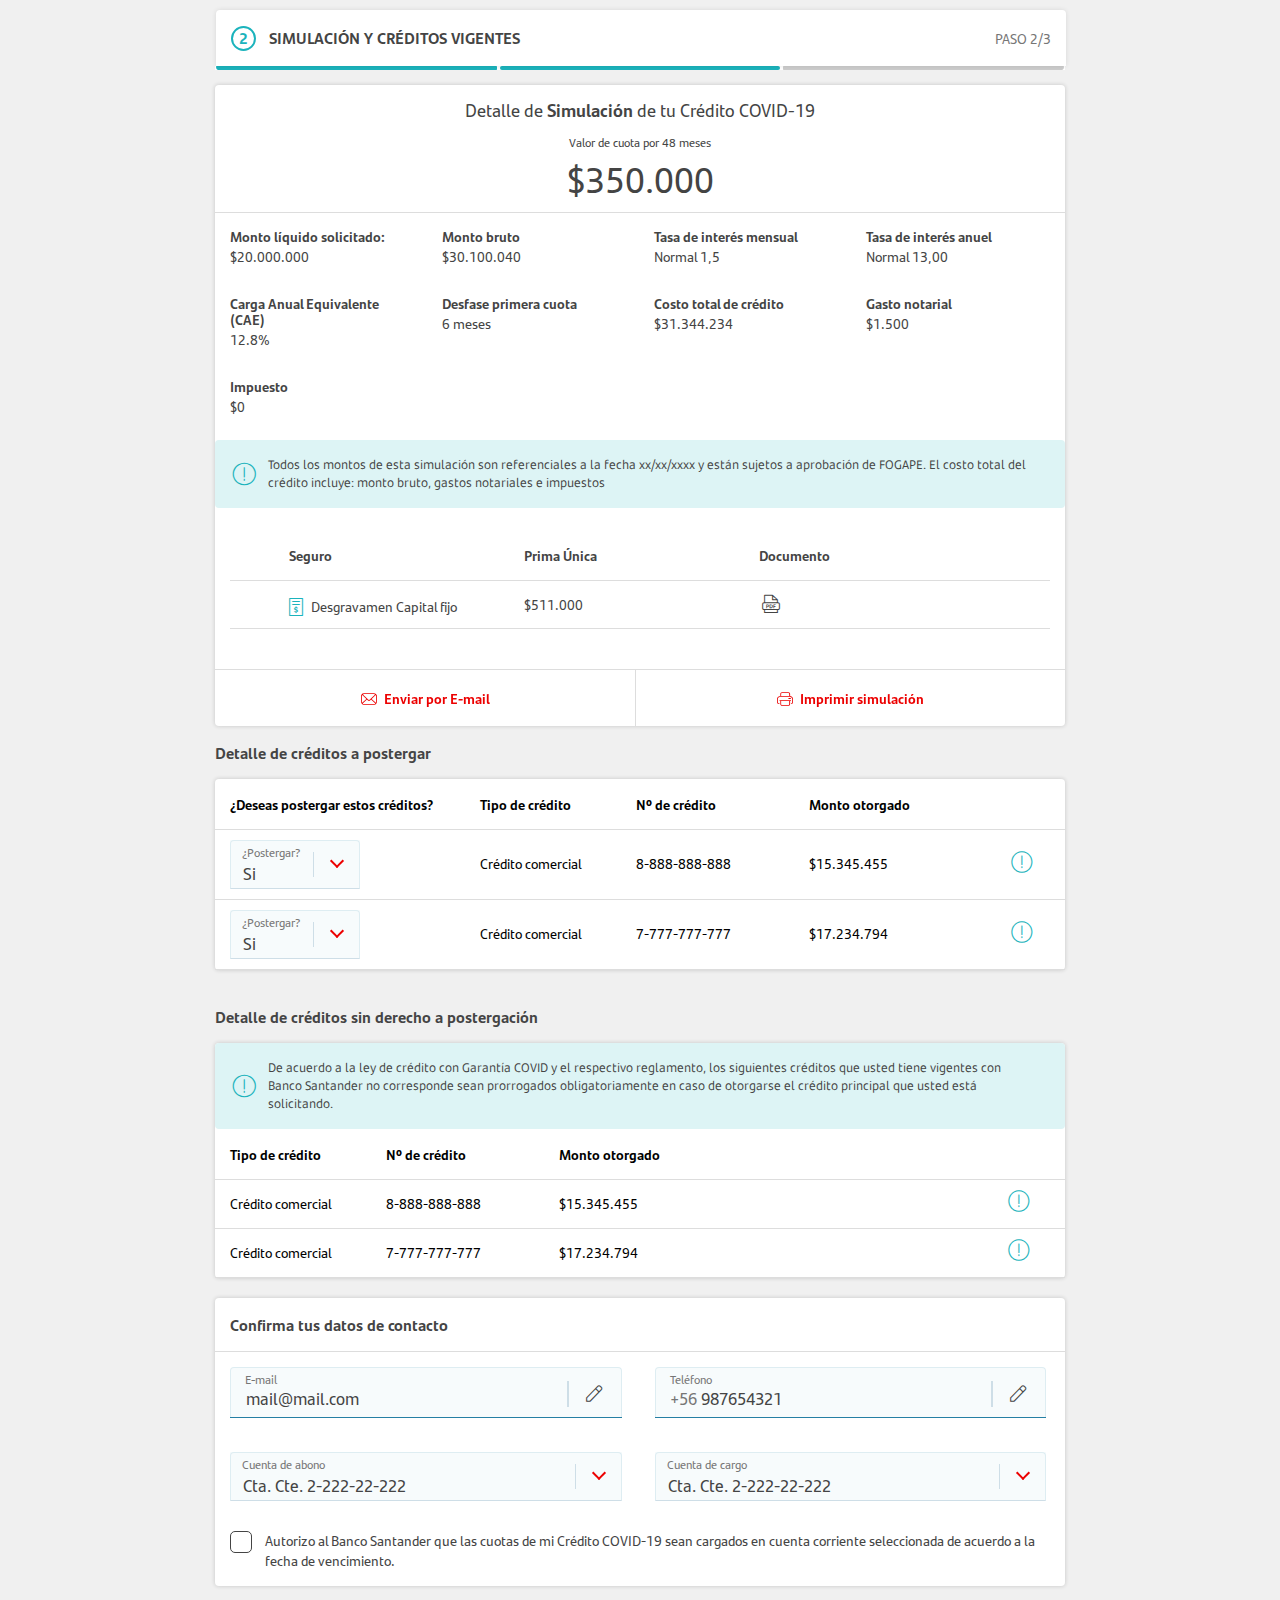
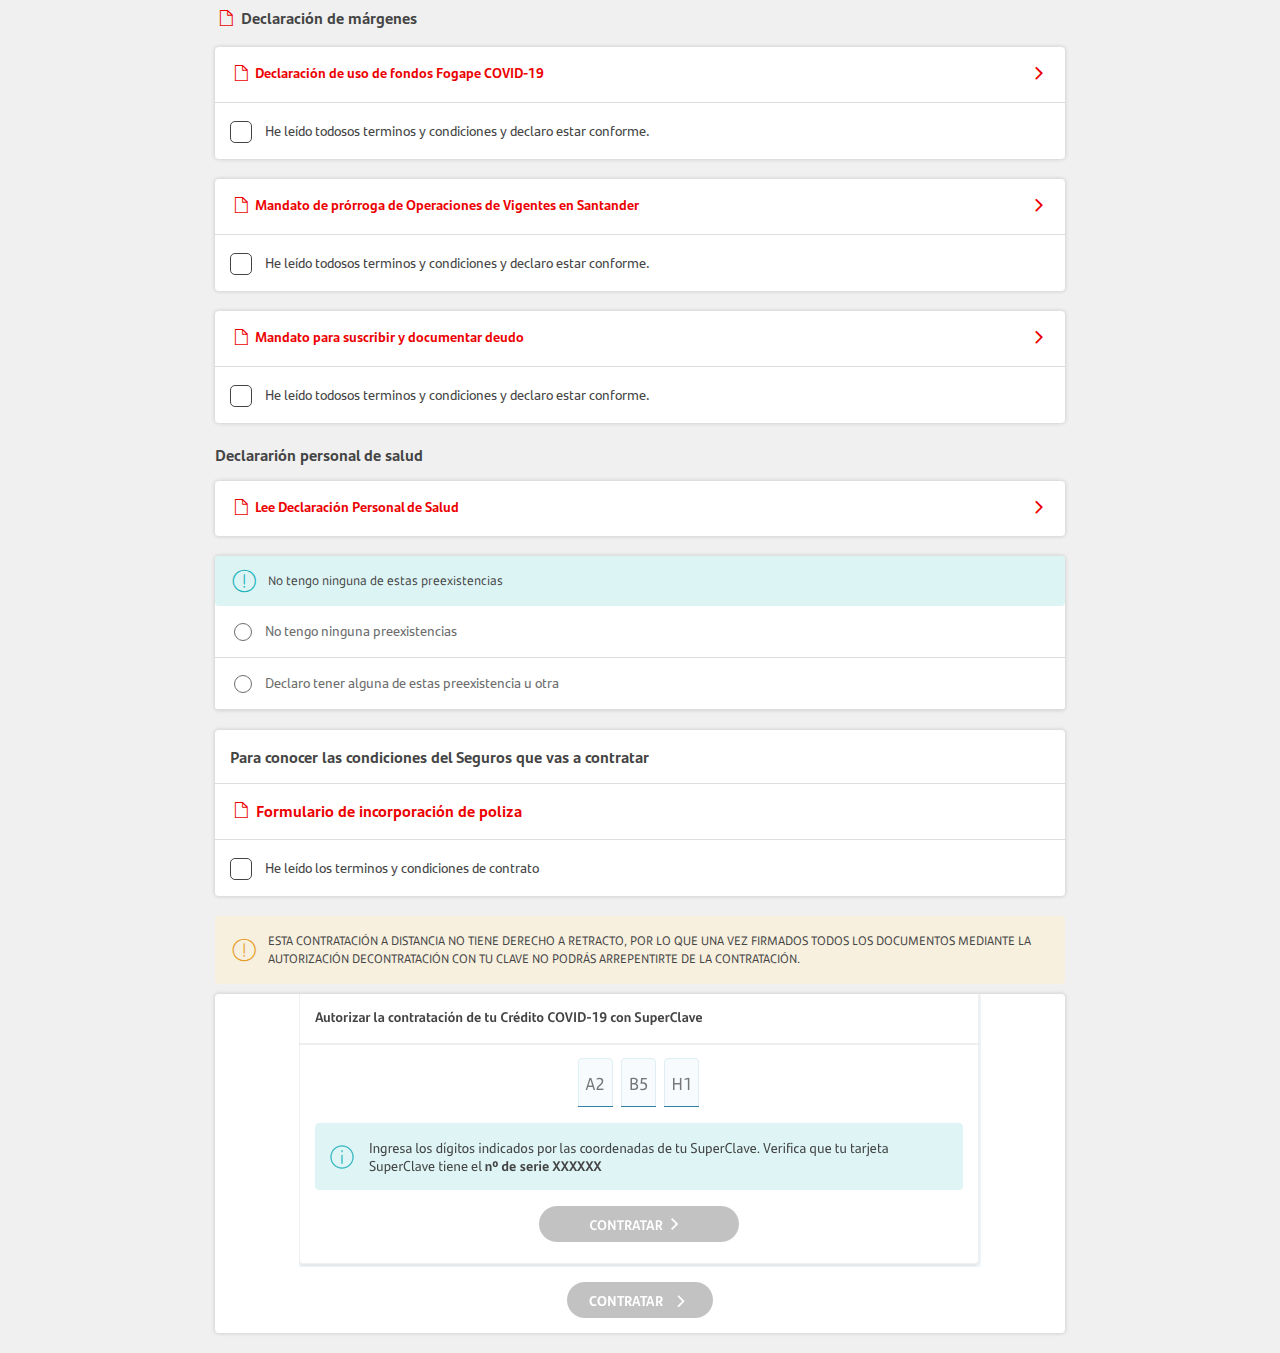
==== commit ccfc58cb: "fix: table width and validation" ====
--- a/simulacion.html
+++ b/simulacion.html
@@ -175,19 +175,19 @@
                     </div>
                 </div>
                 <ul>
-                    <li class="titulos-li">
+                    <li class="titulos-li sin-select">
                         <div class="t2">Tipo de crédito</div>
                         <div class="t3">Nº de crédito</div>
                         <div class="t4">Monto otorgado</div>
                         <div class="t5"></div>
                     </li>
-                    <li>
+                    <li class="sin-select">
                         <div class="t2">Crédito comercial</div>
                         <div class="t3">8-888-888-888</div>
                         <div class="t4">$15.345.455</div>
                         <div class="t5"><a class="js-modal" href="#modalinfocred"><span class="srt srt-attention"></span></a></div>
                     </li>
-                    <li>
+                    <li class="sin-select">
                         <div class="t2">Crédito comercial</div>
                         <div class="t3">7-777-777-777</div>
                         <div class="t4">$17.234.794</div>
@@ -211,7 +211,7 @@
                 </div>
                 <div class="display-input">
                     <div class="input-std">
-                        <input id="telefono-end" value="98765432" class="input-wicon soloNumeros telefono valid" type="text" required maxlength="9" autocomplete="off">
+                        <input id="telefono-end" value="987654321" class="input-wicon soloNumeros telefono valid" type="text" required maxlength="9" autocomplete="off">
                         <label>Teléfono</label>
                         <span class="linea-input"></span>
                         <span class="codz">+56</span>
--- a/css/simulacion.css
+++ b/css/simulacion.css
@@ -200,6 +200,12 @@
     font-size: 14px;
     font-family: SantanderTextW05-Bold;
 }
+.cred-con-der > ul > li.titulos-li.sin-select > div.t4{
+    width: 54%;
+}
+.cred-con-der > ul > li.sin-select > div.t4{
+    width: 54%;
+}
 /*---------------------*/
 .cred-con-der > ul > li > div.t1{
     width: 29%;
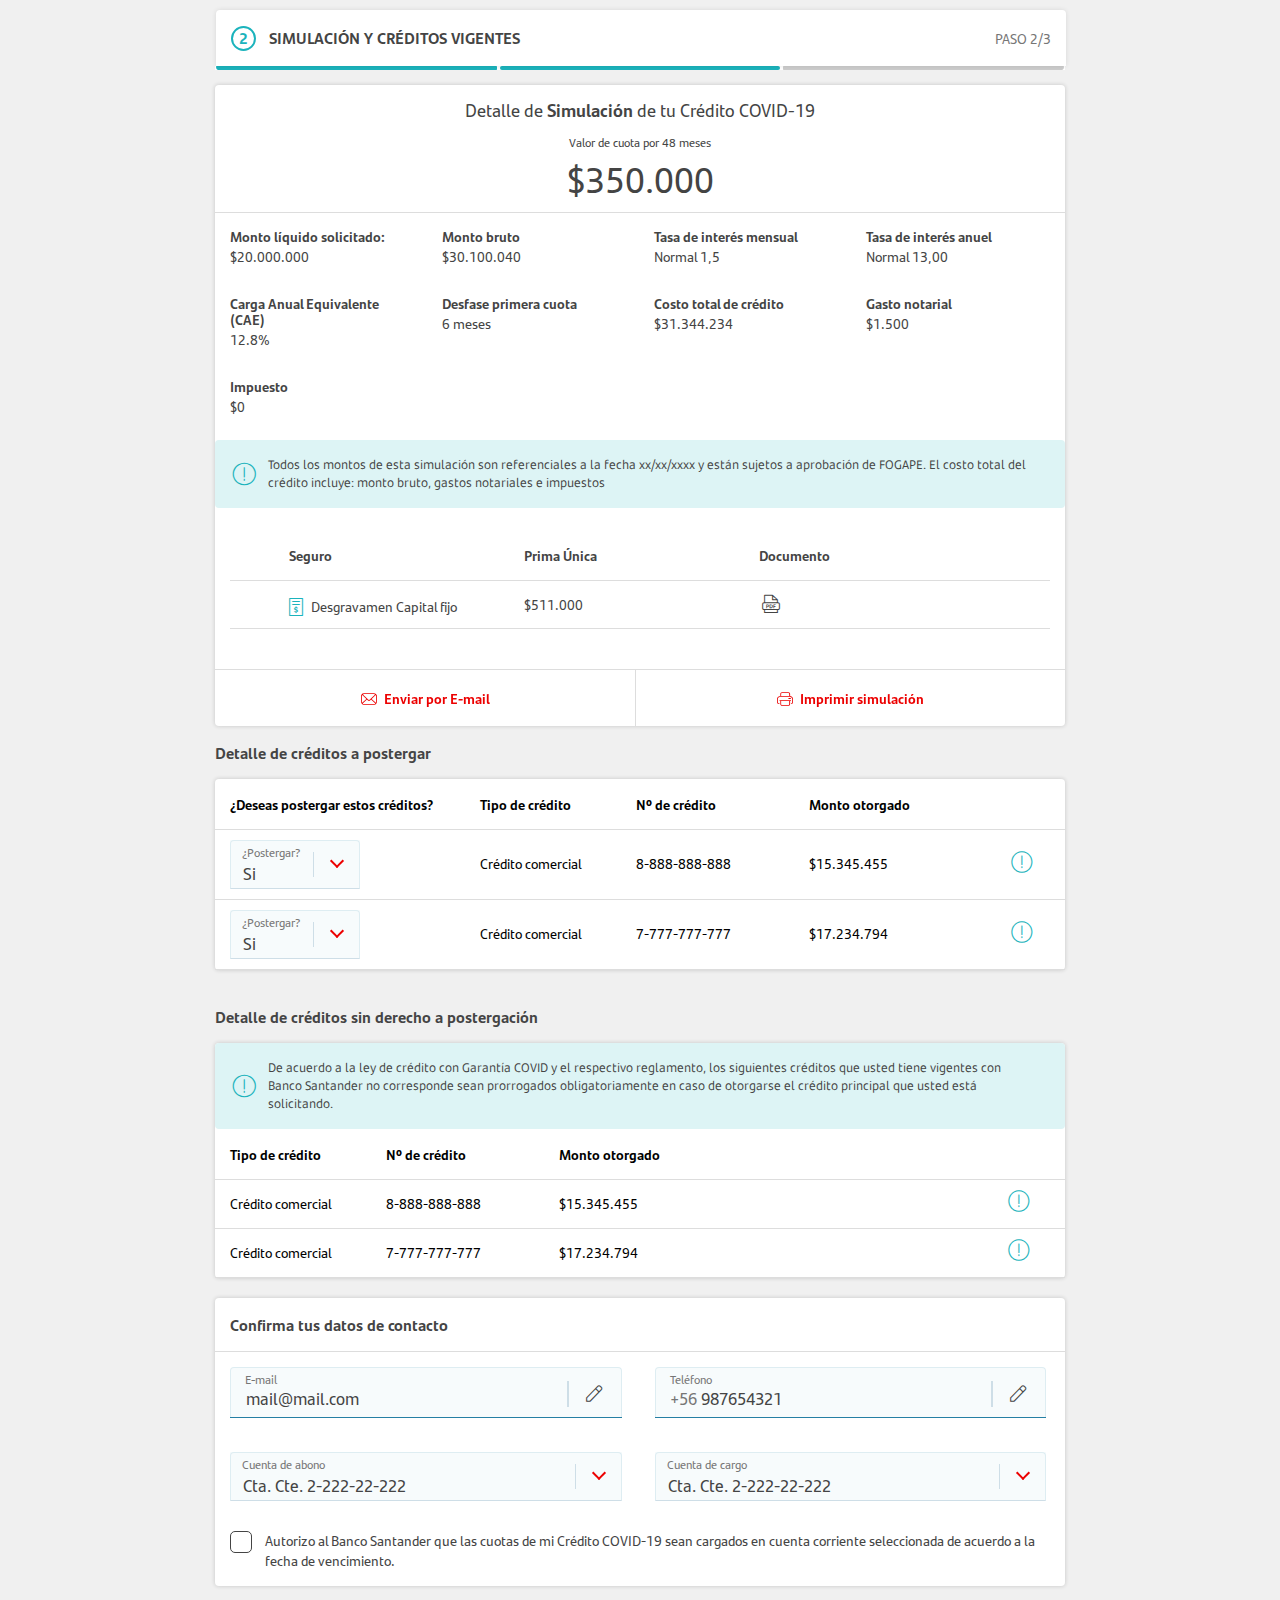
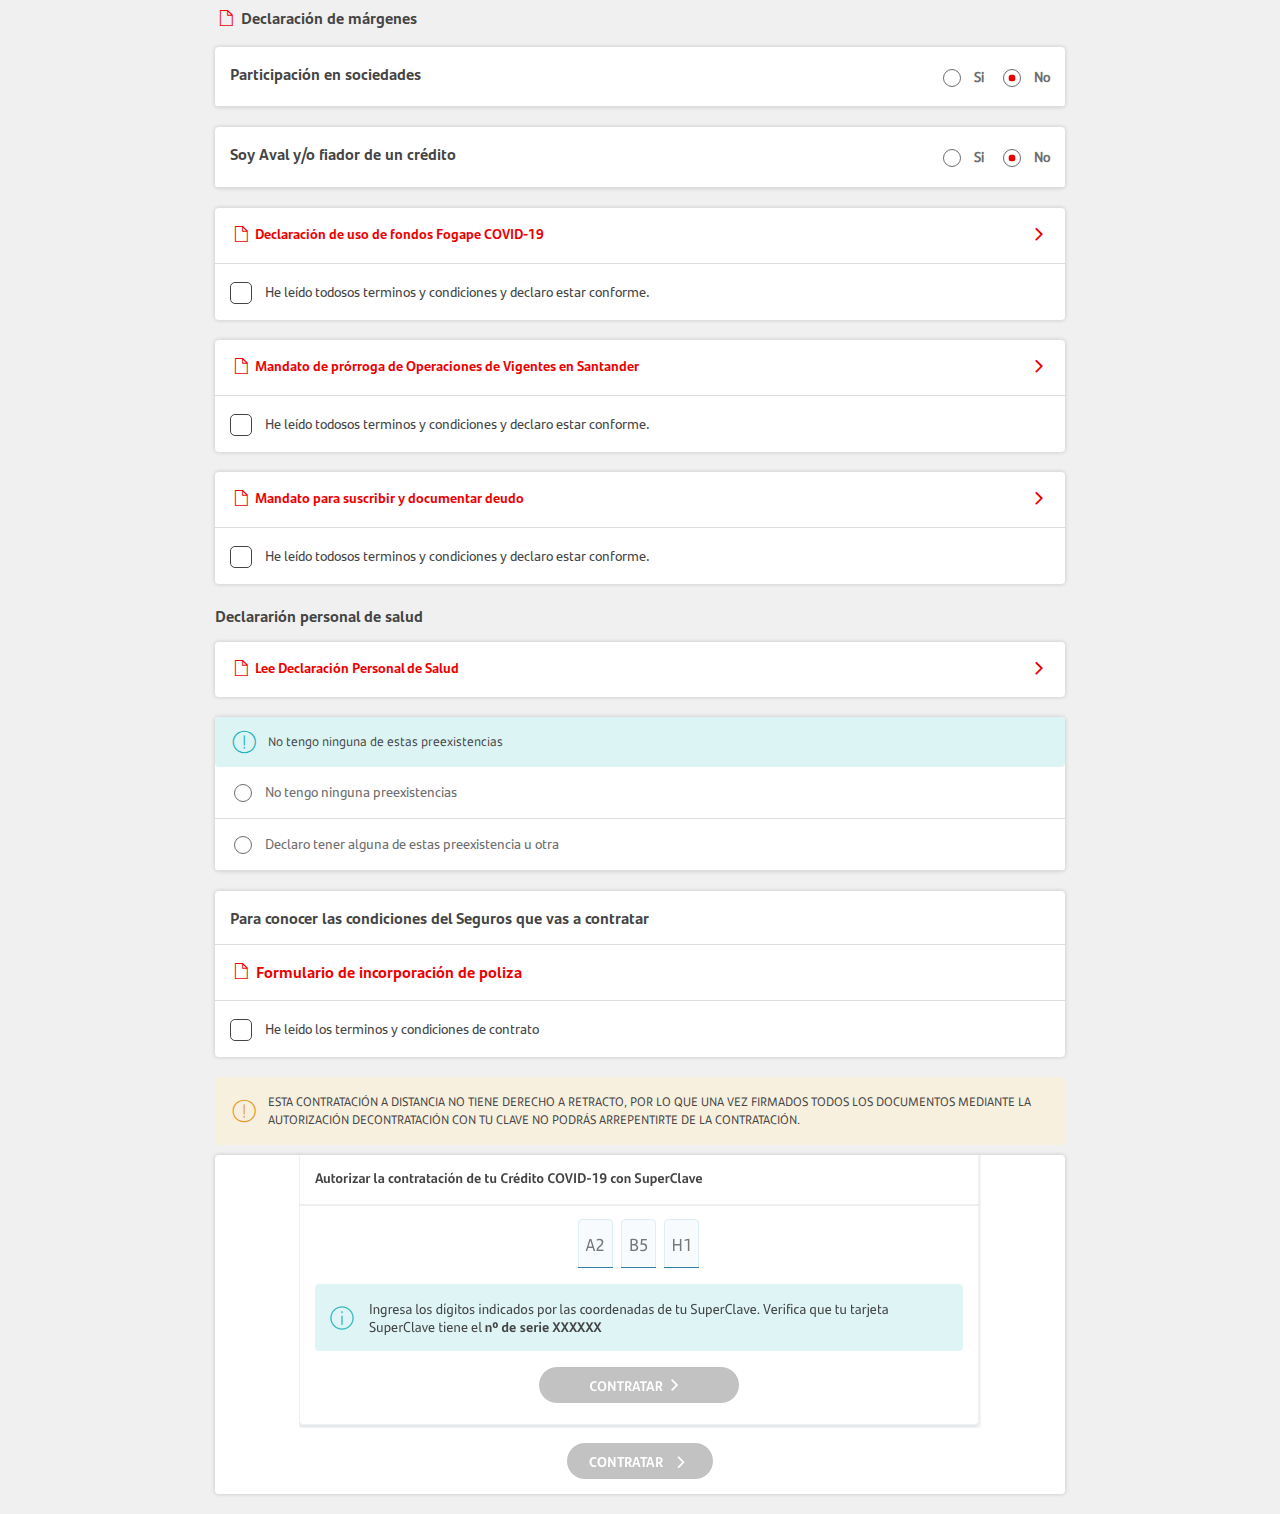
==== commit 90508c8b: "fix:validation form" ====
--- a/simulacion.html
+++ b/simulacion.html
@@ -3,7 +3,7 @@
 <head>
     <meta charset="UTF-8">
     <meta name="viewport" content="width=device-width, initial-scale=1.0">
-    <title>Simulacion</title>
+    <title>Simulacion -</title>
     <link rel="stylesheet" href="css/santander-fonts.css">
     <link rel="stylesheet" href="css/simulacion.css">
     <link rel="stylesheet" href="icons/general/css/_icons.css">
@@ -260,6 +260,636 @@
         </div>
         <div class="declaracion-margenes ">
             <p><span class='srt srt-file'></span> Declaración de márgenes</p>
+            <!-- sociedades -->
+            <div class="box participacion-soc">
+                <div class="header-part">
+                    <p>Participación en sociedades</p>
+                    <p class="radio-std">
+                        <label>
+                            <input type="radio" name="sociedades" checked value="no">
+                            <span>No</span>
+                        </label>
+                    </p>
+                    <p class="radio-std">
+                        <label>
+                            <input type="radio" name="sociedades" value="si">
+                            <span>Si</span>
+                        </label>
+                    </p>
+                </div>
+                <div class="separador-linea"></div>
+                <div class="formulario-replica hidden-block first-soc">
+                    <div class="input-rep">
+                        <div class="input-std">
+                            <input class="soloLetras rut" type="text" required="" autocomplete="off">
+                            <label>RUT Sociedad</label>
+                            <span class="linea-input"></span>
+                            <span class="msj-input-error">Ingrese RUT válido.</span>
+                        </div>
+                    </div>
+                    <div class="input-rep">
+                        <div class="input-std">
+                            <input class="soloLetras razon-social" type="text" required="" autocomplete="off">
+                            <label>Razón Social</label>
+                            <span class="linea-input"></span>
+                        </div>
+                    </div>
+                    <div class="input-rep">
+                        <div class="input-std">
+                            <input class="soloLetras capital" type="text" required="" autocomplete="off">
+                            <label>%Capital</label>
+                            <span class="linea-input"></span>
+                        </div>
+                    </div>
+                    <div class="input-rep">
+                        <div class="input-std">
+                            <input class="soloLetras utilidad" type="text" required="" autocomplete="off">
+                            <label>%Utilidad</label>
+                            <span class="linea-input"></span>
+                        </div>
+                    </div>
+                    <div class="input-rep">
+                        <div class="select select--style">
+                            <div class="select__input">
+                                <select name="name">
+                                    <option value="null"></option>
+                                    <option value="01" selected="">01</option>
+                                    <option value="02">02</option>
+                                    <option value="03">03</option>
+                                    <option value="04">04</option>
+                                    <option value="05">05</option>
+                                    <option value="06">06</option>
+                                </select>
+                                <label class="label--active">Tipo de socio</label>
+                                <div class="select__line"></div>
+                                <i class="down"></i>
+                            </div>
+                          <ul><li><a class="active select-value"></a></li><li><a class="select-value">01</a></li><li><a class="select-value">02</a></li><li><a class="select-value">03</a></li><li><a class="select-value">04</a></li><li><a class="select-value">05</a></li><li><a class="select-value">06</a></li></ul></div>
+                    </div>
+                </div>
+                <div class="ghost-form-one">
+                    <div class="formulario-replica hidden-block">
+                        <div class="input-rep">
+                            <div class="input-std">
+                                <input class="soloLetras rut" type="text" required="" autocomplete="off">
+                                <label>RUT Sociedad</label>
+                                <span class="linea-input"></span>
+                                <span class="msj-input-error">Ingrese RUT válido.</span>
+                            </div>
+                        </div>
+                        <div class="input-rep">
+                            <div class="input-std">
+                                <input class="soloLetras razon-social" type="text" required="" autocomplete="off">
+                                <label>Razón Social</label>
+                                <span class="linea-input"></span>
+                            </div>
+                        </div>
+                        <div class="input-rep">
+                            <div class="input-std">
+                                <input class="soloLetras capital" type="text" required="" autocomplete="off">
+                                <label>%Capital</label>
+                                <span class="linea-input"></span>
+                            </div>
+                        </div>
+                        <div class="input-rep">
+                            <div class="input-std">
+                                <input class="soloLetras utilidad" type="text" required="" autocomplete="off">
+                                <label>%Utilidad</label>
+                                <span class="linea-input"></span>
+                            </div>
+                        </div>
+                        <div class="input-rep">
+                            <div class="select select--style">
+                                <div class="select__input">
+                                    <select name="name">
+                                        <option value="null"></option>
+                                        <option value="01" selected="">01</option>
+                                        <option value="02">02</option>
+                                        <option value="03">03</option>
+                                        <option value="04">04</option>
+                                        <option value="05">05</option>
+                                        <option value="06">06</option>
+                                    </select>
+                                    <label class="label--active">Tipo de socio</label>
+                                    <div class="select__line"></div>
+                                    <i class="down"></i>
+                                </div>
+                              <ul><li><a class="active select-value"></a></li><li><a class="select-value">01</a></li><li><a class="select-value">02</a></li><li><a class="select-value">03</a></li><li><a class="select-value">04</a></li><li><a class="select-value">05</a></li><li><a class="select-value">06</a></li></ul></div>
+                        </div>
+                    </div>
+                    <div class="formulario-replica hidden-block">
+                        <div class="input-rep">
+                            <div class="input-std">
+                                <input class="soloLetras rut" type="text" required="" autocomplete="off">
+                                <label>RUT Sociedad</label>
+                                <span class="linea-input"></span>
+                                <span class="msj-input-error">Ingrese RUT válido.</span>
+                            </div>
+                        </div>
+                        <div class="input-rep">
+                            <div class="input-std">
+                                <input class="soloLetras razon-social" type="text" required="" autocomplete="off">
+                                <label>Razón Social</label>
+                                <span class="linea-input"></span>
+                            </div>
+                        </div>
+                        <div class="input-rep">
+                            <div class="input-std">
+                                <input class="soloLetras capital" type="text" required="" autocomplete="off">
+                                <label>%Capital</label>
+                                <span class="linea-input"></span>
+                            </div>
+                        </div>
+                        <div class="input-rep">
+                            <div class="input-std">
+                                <input class="soloLetras utilidad" type="text" required="" autocomplete="off">
+                                <label>%Utilidad</label>
+                                <span class="linea-input"></span>
+                            </div>
+                        </div>
+                        <div class="input-rep">
+                            <div class="select select--style">
+                                <div class="select__input">
+                                    <select name="name">
+                                        <option value="null"></option>
+                                        <option value="01" selected="">01</option>
+                                        <option value="02">02</option>
+                                        <option value="03">03</option>
+                                        <option value="04">04</option>
+                                        <option value="05">05</option>
+                                        <option value="06">06</option>
+                                    </select>
+                                    <label class="label--active">Tipo de socio</label>
+                                    <div class="select__line"></div>
+                                    <i class="down"></i>
+                                </div>
+                              <ul><li><a class="active select-value"></a></li><li><a class="select-value">01</a></li><li><a class="select-value">02</a></li><li><a class="select-value">03</a></li><li><a class="select-value">04</a></li><li><a class="select-value">05</a></li><li><a class="select-value">06</a></li></ul></div>
+                        </div>
+                    </div>
+                    <div class="formulario-replica hidden-block">
+                        <div class="input-rep">
+                            <div class="input-std">
+                                <input class="soloLetras rut" type="text" required="" autocomplete="off">
+                                <label>RUT Sociedad</label>
+                                <span class="linea-input"></span>
+                                <span class="msj-input-error">Ingrese RUT válido.</span>
+                            </div>
+                        </div>
+                        <div class="input-rep">
+                            <div class="input-std">
+                                <input class="soloLetras razon-social" type="text" required="" autocomplete="off">
+                                <label>Razón Social</label>
+                                <span class="linea-input"></span>
+                            </div>
+                        </div>
+                        <div class="input-rep">
+                            <div class="input-std">
+                                <input class="soloLetras capital" type="text" required="" autocomplete="off">
+                                <label>%Capital</label>
+                                <span class="linea-input"></span>
+                            </div>
+                        </div>
+                        <div class="input-rep">
+                            <div class="input-std">
+                                <input class="soloLetras utilidad" type="text" required="" autocomplete="off">
+                                <label>%Utilidad</label>
+                                <span class="linea-input"></span>
+                            </div>
+                        </div>
+                        <div class="input-rep">
+                            <div class="select select--style">
+                                <div class="select__input">
+                                    <select name="name">
+                                        <option value="null"></option>
+                                        <option value="01" selected="">01</option>
+                                        <option value="02">02</option>
+                                        <option value="03">03</option>
+                                        <option value="04">04</option>
+                                        <option value="05">05</option>
+                                        <option value="06">06</option>
+                                    </select>
+                                    <label class="label--active">Tipo de socio</label>
+                                    <div class="select__line"></div>
+                                    <i class="down"></i>
+                                </div>
+                              <ul><li><a class="active select-value"></a></li><li><a class="select-value">01</a></li><li><a class="select-value">02</a></li><li><a class="select-value">03</a></li><li><a class="select-value">04</a></li><li><a class="select-value">05</a></li><li><a class="select-value">06</a></li></ul></div>
+                        </div>
+                    </div>
+                    <div class="formulario-replica hidden-block">
+                        <div class="input-rep">
+                            <div class="input-std">
+                                <input class="soloLetras rut" type="text" required="" autocomplete="off">
+                                <label>RUT Sociedad</label>
+                                <span class="linea-input"></span>
+                                <span class="msj-input-error">Ingrese RUT válido.</span>
+                            </div>
+                        </div>
+                        <div class="input-rep">
+                            <div class="input-std">
+                                <input class="soloLetras razon-social" type="text" required="" autocomplete="off">
+                                <label>Razón Social</label>
+                                <span class="linea-input"></span>
+                            </div>
+                        </div>
+                        <div class="input-rep">
+                            <div class="input-std">
+                                <input class="soloLetras capital" type="text" required="" autocomplete="off">
+                                <label>%Capital</label>
+                                <span class="linea-input"></span>
+                            </div>
+                        </div>
+                        <div class="input-rep">
+                            <div class="input-std">
+                                <input class="soloLetras utilidad" type="text" required="" autocomplete="off">
+                                <label>%Utilidad</label>
+                                <span class="linea-input"></span>
+                            </div>
+                        </div>
+                        <div class="input-rep">
+                            <div class="select select--style">
+                                <div class="select__input">
+                                    <select name="name">
+                                        <option value="null"></option>
+                                        <option value="01" selected="">01</option>
+                                        <option value="02">02</option>
+                                        <option value="03">03</option>
+                                        <option value="04">04</option>
+                                        <option value="05">05</option>
+                                        <option value="06">06</option>
+                                    </select>
+                                    <label class="label--active">Tipo de socio</label>
+                                    <div class="select__line"></div>
+                                    <i class="down"></i>
+                                </div>
+                              <ul><li><a class="active select-value"></a></li><li><a class="select-value">01</a></li><li><a class="select-value">02</a></li><li><a class="select-value">03</a></li><li><a class="select-value">04</a></li><li><a class="select-value">05</a></li><li><a class="select-value">06</a></li></ul></div>
+                        </div>
+                    </div>
+                    <div class="formulario-replica hidden-block">
+                        <div class="input-rep">
+                            <div class="input-std">
+                                <input class="rut" type="text" required="" maxlength="13" autocomplete="off">
+                                <label>RUT Sociedad</label>
+                                <span class="linea-input"></span>
+                                <span class="msj-input-error">Ingrese RUT válido.</span>
+                            </div>
+                        </div>
+                        <div class="input-rep">
+                            <div class="input-std">
+                                <input class="soloLetras razon-social" type="text" required="" autocomplete="off">
+                                <label>Razón Social</label>
+                                <span class="linea-input"></span>
+                            </div>
+                        </div>
+                        <div class="input-rep">
+                            <div class="input-std">
+                                <input class="soloLetras capital" type="text" required="" autocomplete="off">
+                                <label>%Capital</label>
+                                <span class="linea-input"></span>
+                            </div>
+                        </div>
+                        <div class="input-rep">
+                            <div class="input-std">
+                                <input class="soloLetras utilidad" type="text" required="" autocomplete="off">
+                                <label>%Utilidad</label>
+                                <span class="linea-input"></span>
+                            </div>
+                        </div>
+                        <div class="input-rep">
+                            <div class="select select--style">
+                                <div class="select__input">
+                                    <select name="name">
+                                        <option value="null"></option>
+                                        <option value="01" selected="">01</option>
+                                        <option value="02">02</option>
+                                        <option value="03">03</option>
+                                        <option value="04">04</option>
+                                        <option value="05">05</option>
+                                        <option value="06">06</option>
+                                    </select>
+                                    <label class="label--active">Tipo de socio</label>
+                                    <div class="select__line"></div>
+                                    <i class="down"></i>
+                                </div>
+                              <ul><li><a class="active select-value"></a></li><li><a class="select-value">01</a></li><li><a class="select-value">02</a></li><li><a class="select-value">03</a></li><li><a class="select-value">04</a></li><li><a class="select-value">05</a></li><li><a class="select-value">06</a></li></ul></div>
+                        </div>
+                    </div>
+                </div>
+            </div>
+            <!-- fin sociedades-->
+            <!-- aval y/o fiador -->
+            <div class="box soy-aval-fiador">
+                <div class="header-part">
+                    <p>Soy Aval y/o fiador de un crédito</p>
+                    <p class="radio-std">
+                        <label>
+                            <input type="radio" name="avalfiador"checked value="no">
+                            <span>No</span>
+                        </label>
+                    </p>
+                    <p class="radio-std">
+                        <label>
+                            <input type="radio" name="avalfiador" value="si">
+                            <span>Si</span>
+                        </label>
+                    </p>
+                </div>
+                <div class="separador-linea"></div>
+                <div class="formulario-replica hidden-block-dos first-aval">
+                    <div class="input-rep">
+                        <div class="input-std">
+                            <input class="soloLetras rut" type="text" required="" autocomplete="off">
+                            <label>RUT Sociedad</label>
+                            <span class="linea-input"></span>
+                        </div>
+                    </div>
+                    <div class="input-rep">
+                        <div class="input-std">
+                            <input class="soloLetras razon-social" type="text" required="" autocomplete="off">
+                            <label>Razón Social</label>
+                            <span class="linea-input"></span>
+                        </div>
+                    </div>
+                    <div class="input-rep">
+                        <div class="input-std">
+                            <input class="soloLetras capital" type="text" required="" autocomplete="off">
+                            <label>%Capital</label>
+                            <span class="linea-input"></span>
+                        </div>
+                    </div>
+                    <div class="input-rep">
+                        <div class="input-std">
+                            <input class="soloLetras utilidad" type="text" required="" autocomplete="off">
+                            <label>%Utilidad</label>
+                            <span class="linea-input"></span>
+                        </div>
+                    </div>
+                    <div class="input-rep">
+                        <div class="select select--style">
+                            <div class="select__input">
+                                <select name="name">
+                                    <option value="null"></option>
+                                    <option value="01" selected="">01</option>
+                                    <option value="02">02</option>
+                                    <option value="03">03</option>
+                                    <option value="04">04</option>
+                                    <option value="05">05</option>
+                                    <option value="06">06</option>
+                                </select>
+                                <label class="label--active">Tipo de socio</label>
+                                <div class="select__line"></div>
+                                <i class="down"></i>
+                            </div>
+                          <ul><li><a class="active select-value"></a></li><li><a class="select-value">01</a></li><li><a class="select-value">02</a></li><li><a class="select-value">03</a></li><li><a class="select-value">04</a></li><li><a class="select-value">05</a></li><li><a class="select-value">06</a></li></ul></div>
+                    </div>
+                </div>
+                <div class="ghost-form-two">
+                    <div class="formulario-replica hidden-block-dos">
+                        
+                        <div class="input-rep">
+                            <div class="input-std">
+                                <input class="soloLetras rut-sociedad" type="text" required="" autocomplete="off">
+                                <label>RUT Sociedad</label>
+                                <span class="linea-input"></span>
+                            </div>
+                        </div>
+                        <div class="input-rep">
+                            <div class="input-std">
+                                <input class="soloLetras razon-social" type="text" required="" autocomplete="off">
+                                <label>Razón Social</label>
+                                <span class="linea-input"></span>
+                            </div>
+                        </div>
+                        <div class="input-rep">
+                            <div class="input-std">
+                                <input class="soloLetras capital" type="text" required="" autocomplete="off">
+                                <label>%Capital</label>
+                                <span class="linea-input"></span>
+                            </div>
+                        </div>
+                        <div class="input-rep">
+                            <div class="input-std">
+                                <input class="soloLetras utilidad" type="text" required="" autocomplete="off">
+                                <label>%Utilidad</label>
+                                <span class="linea-input"></span>
+                            </div>
+                        </div>
+                        <div class="input-rep">
+                            <div class="select select--style">
+                                <div class="select__input">
+                                    <select name="name">
+                                        <option value="null"></option>
+                                        <option value="01" selected="">01</option>
+                                        <option value="02">02</option>
+                                        <option value="03">03</option>
+                                        <option value="04">04</option>
+                                        <option value="05">05</option>
+                                        <option value="06">06</option>
+                                    </select>
+                                    <label class="label--active">Tipo de socio</label>
+                                    <div class="select__line"></div>
+                                    <i class="down"></i>
+                                </div>
+                              <ul><li><a class="active select-value"></a></li><li><a class="select-value">01</a></li><li><a class="select-value">02</a></li><li><a class="select-value">03</a></li><li><a class="select-value">04</a></li><li><a class="select-value">05</a></li><li><a class="select-value">06</a></li></ul></div>
+                        </div>
+                    </div>
+                    <div class="formulario-replica hidden-block-dos">
+                        
+                        <div class="input-rep">
+                            <div class="input-std">
+                                <input class="soloLetras rut-sociedad" type="text" required="" autocomplete="off">
+                                <label>RUT Sociedad</label>
+                                <span class="linea-input"></span>
+                            </div>
+                        </div>
+                        <div class="input-rep">
+                            <div class="input-std">
+                                <input class="soloLetras razon-social" type="text" required="" autocomplete="off">
+                                <label>Razón Social</label>
+                                <span class="linea-input"></span>
+                            </div>
+                        </div>
+                        <div class="input-rep">
+                            <div class="input-std">
+                                <input class="soloLetras capital" type="text" required="" autocomplete="off">
+                                <label>%Capital</label>
+                                <span class="linea-input"></span>
+                            </div>
+                        </div>
+                        <div class="input-rep">
+                            <div class="input-std">
+                                <input class="soloLetras utilidad" type="text" required="" autocomplete="off">
+                                <label>%Utilidad</label>
+                                <span class="linea-input"></span>
+                            </div>
+                        </div>
+                        <div class="input-rep">
+                            <div class="select select--style">
+                                <div class="select__input">
+                                    <select name="name">
+                                        <option value="null"></option>
+                                        <option value="01" selected="">01</option>
+                                        <option value="02">02</option>
+                                        <option value="03">03</option>
+                                        <option value="04">04</option>
+                                        <option value="05">05</option>
+                                        <option value="06">06</option>
+                                    </select>
+                                    <label class="label--active">Tipo de socio</label>
+                                    <div class="select__line"></div>
+                                    <i class="down"></i>
+                                </div>
+                              <ul><li><a class="active select-value"></a></li><li><a class="select-value">01</a></li><li><a class="select-value">02</a></li><li><a class="select-value">03</a></li><li><a class="select-value">04</a></li><li><a class="select-value">05</a></li><li><a class="select-value">06</a></li></ul></div>
+                        </div>
+                    </div>
+                    <div class="formulario-replica hidden-block-dos">
+                        
+                        <div class="input-rep">
+                            <div class="input-std">
+                                <input class="soloLetras rut-sociedad" type="text" required="" autocomplete="off">
+                                <label>RUT Sociedad</label>
+                                <span class="linea-input"></span>
+                            </div>
+                        </div>
+                        <div class="input-rep">
+                            <div class="input-std">
+                                <input class="soloLetras razon-social" type="text" required="" autocomplete="off">
+                                <label>Razón Social</label>
+                                <span class="linea-input"></span>
+                            </div>
+                        </div>
+                        <div class="input-rep">
+                            <div class="input-std">
+                                <input class="soloLetras capital" type="text" required="" autocomplete="off">
+                                <label>%Capital</label>
+                                <span class="linea-input"></span>
+                            </div>
+                        </div>
+                        <div class="input-rep">
+                            <div class="input-std">
+                                <input class="soloLetras utilidad" type="text" required="" autocomplete="off">
+                                <label>%Utilidad</label>
+                                <span class="linea-input"></span>
+                            </div>
+                        </div>
+                        <div class="input-rep">
+                            <div class="select select--style">
+                                <div class="select__input">
+                                    <select name="name">
+                                        <option value="null"></option>
+                                        <option value="01" selected="">01</option>
+                                        <option value="02">02</option>
+                                        <option value="03">03</option>
+                                        <option value="04">04</option>
+                                        <option value="05">05</option>
+                                        <option value="06">06</option>
+                                    </select>
+                                    <label class="label--active">Tipo de socio</label>
+                                    <div class="select__line"></div>
+                                    <i class="down"></i>
+                                </div>
+                              <ul><li><a class="active select-value"></a></li><li><a class="select-value">01</a></li><li><a class="select-value">02</a></li><li><a class="select-value">03</a></li><li><a class="select-value">04</a></li><li><a class="select-value">05</a></li><li><a class="select-value">06</a></li></ul></div>
+                        </div>
+                    </div>
+                    <div class="formulario-replica hidden-block-dos">
+                        
+                        <div class="input-rep">
+                            <div class="input-std">
+                                <input class="soloLetras rut-sociedad" type="text" required="" autocomplete="off">
+                                <label>RUT Sociedad</label>
+                                <span class="linea-input"></span>
+                            </div>
+                        </div>
+                        <div class="input-rep">
+                            <div class="input-std">
+                                <input class="soloLetras razon-social" type="text" required="" autocomplete="off">
+                                <label>Razón Social</label>
+                                <span class="linea-input"></span>
+                            </div>
+                        </div>
+                        <div class="input-rep">
+                            <div class="input-std">
+                                <input class="soloLetras capital" type="text" required="" autocomplete="off">
+                                <label>%Capital</label>
+                                <span class="linea-input"></span>
+                            </div>
+                        </div>
+                        <div class="input-rep">
+                            <div class="input-std">
+                                <input class="soloLetras utilidad" type="text" required="" autocomplete="off">
+                                <label>%Utilidad</label>
+                                <span class="linea-input"></span>
+                            </div>
+                        </div>
+                        <div class="input-rep">
+                            <div class="select select--style">
+                                <div class="select__input">
+                                    <select name="name">
+                                        <option value="null"></option>
+                                        <option value="01" selected="">01</option>
+                                        <option value="02">02</option>
+                                        <option value="03">03</option>
+                                        <option value="04">04</option>
+                                        <option value="05">05</option>
+                                        <option value="06">06</option>
+                                    </select>
+                                    <label class="label--active">Tipo de socio</label>
+                                    <div class="select__line"></div>
+                                    <i class="down"></i>
+                                </div>
+                              <ul><li><a class="active select-value"></a></li><li><a class="select-value">01</a></li><li><a class="select-value">02</a></li><li><a class="select-value">03</a></li><li><a class="select-value">04</a></li><li><a class="select-value">05</a></li><li><a class="select-value">06</a></li></ul></div>
+                        </div>
+                    </div>
+                    <div class="formulario-replica hidden-block-dos">
+                        
+                        <div class="input-rep">
+                            <div class="input-std">
+                                <input class="soloLetras rut-sociedad" type="text" required="" autocomplete="off">
+                                <label>RUT Sociedad</label>
+                                <span class="linea-input"></span>
+                            </div>
+                        </div>
+                        <div class="input-rep">
+                            <div class="input-std">
+                                <input class="soloLetras razon-social" type="text" required="" autocomplete="off">
+                                <label>Razón Social</label>
+                                <span class="linea-input"></span>
+                            </div>
+                        </div>
+                        <div class="input-rep">
+                            <div class="input-std">
+                                <input class="soloLetras capital" type="text" required="" autocomplete="off">
+                                <label>%Capital</label>
+                                <span class="linea-input"></span>
+                            </div>
+                        </div>
+                        <div class="input-rep">
+                            <div class="input-std">
+                                <input class="soloLetras utilidad" type="text" required="" autocomplete="off">
+                                <label>%Utilidad</label>
+                                <span class="linea-input"></span>
+                            </div>
+                        </div>
+                        <div class="input-rep">
+                            <div class="select select--style">
+                                <div class="select__input">
+                                    <select name="name">
+                                        <option value="null"></option>
+                                        <option value="01" selected>01</option>
+                                        <option value="02">02</option>
+                                        <option value="03">03</option>
+                                        <option value="04">04</option>
+                                        <option value="05">05</option>
+                                        <option value="06">06</option>
+                                    </select>
+                                    <label class="label--active">Tipo de socio</label>
+                                    <div class="select__line"></div>
+                                    <i class="down"></i>
+                                </div>
+                              <ul><li><a class="active select-value"></a></li><li><a class="select-value">01</a></li><li><a class="select-value">02</a></li><li><a class="select-value">03</a></li><li><a class="select-value">04</a></li><li><a class="select-value">05</a></li><li><a class="select-value">06</a></li></ul></div>
+                        </div>
+                    </div>
+                </div>
+            </div>
         </div>
         <div class="box red-box declaracion-covid no-print">
             <a href="">
--- a/css/simulacion.css
+++ b/css/simulacion.css
@@ -292,7 +292,7 @@
 .end-btn{
     text-align: center;
 }
-.hidden-block{
+.hidden-block, .hidden-block-dos{
     display: none;
 }
 .cb-st > label{
@@ -325,7 +325,7 @@
     float: right;
 }
 .formulario-replica{
-    padding: 15px 0;
+    padding: 30px 0;
     border-bottom: 1px solid #ddd;
 }
 .formulario-replica > .input-rep{
